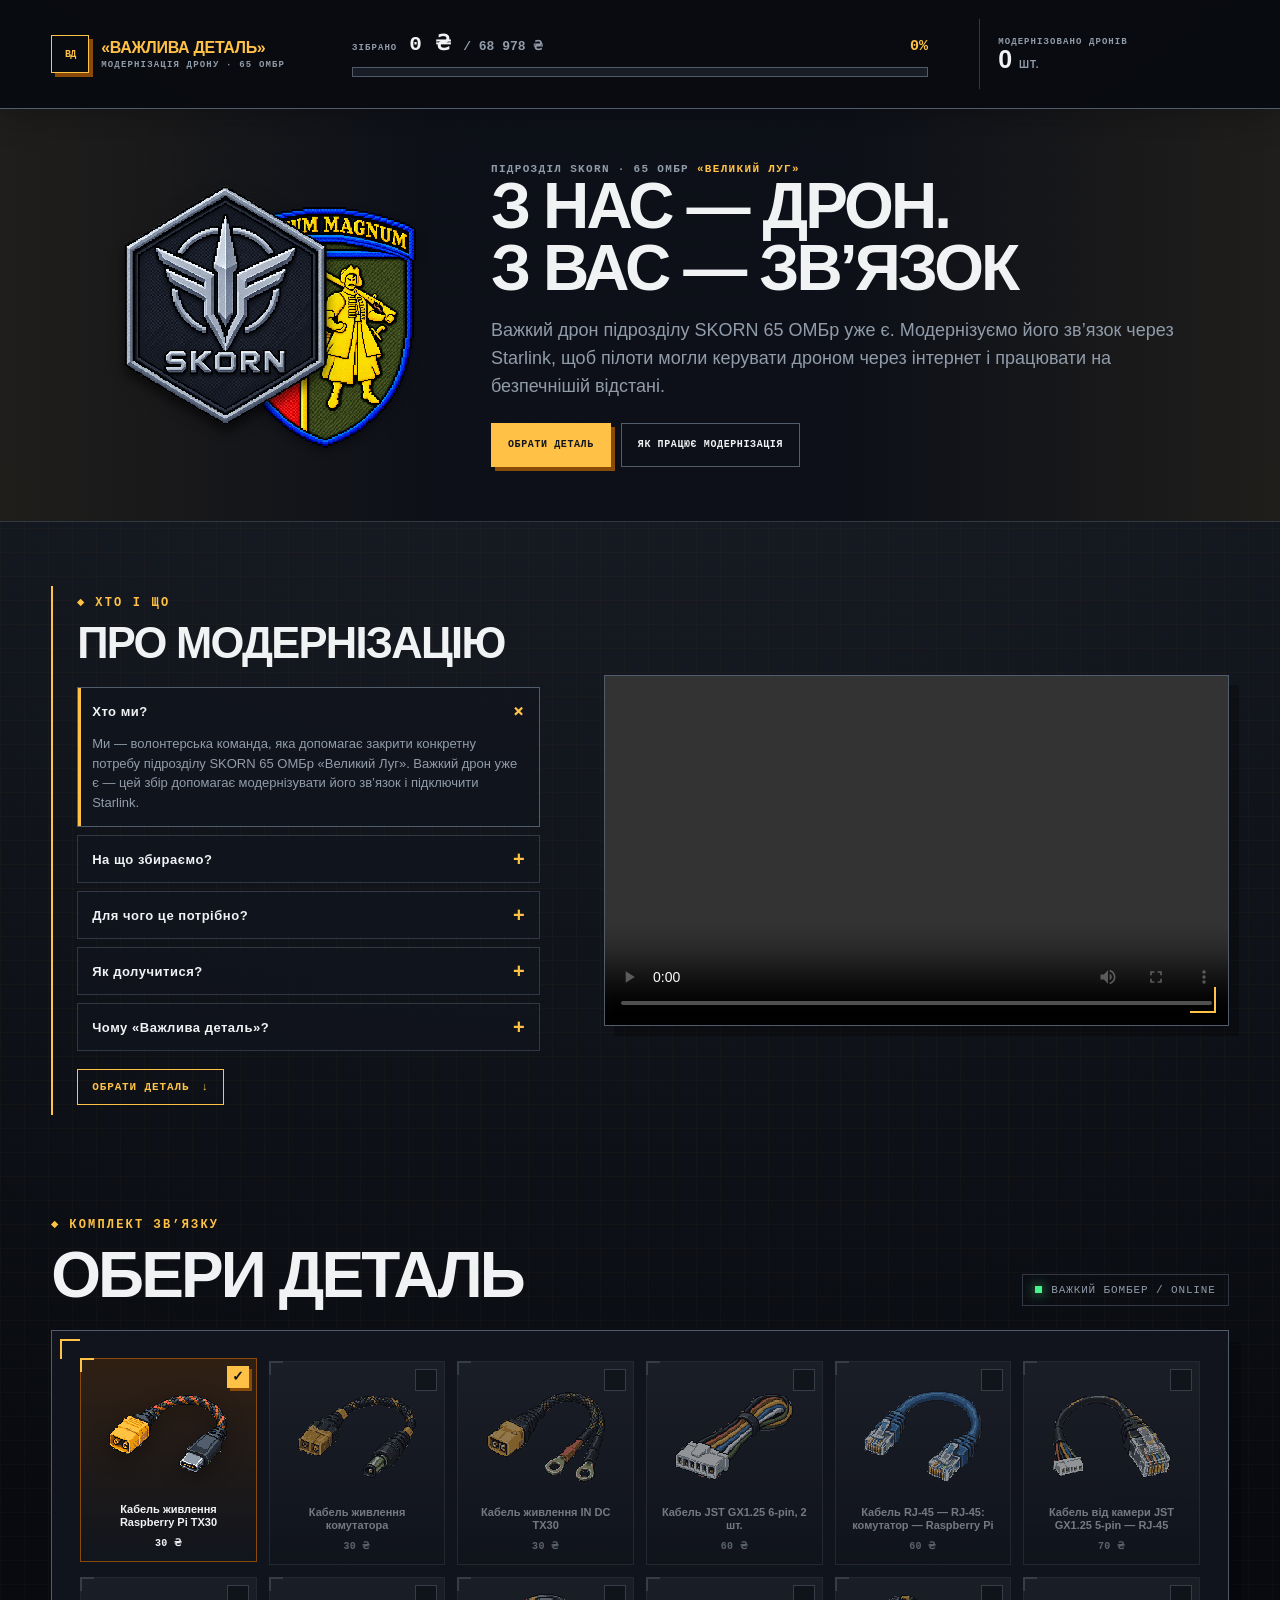
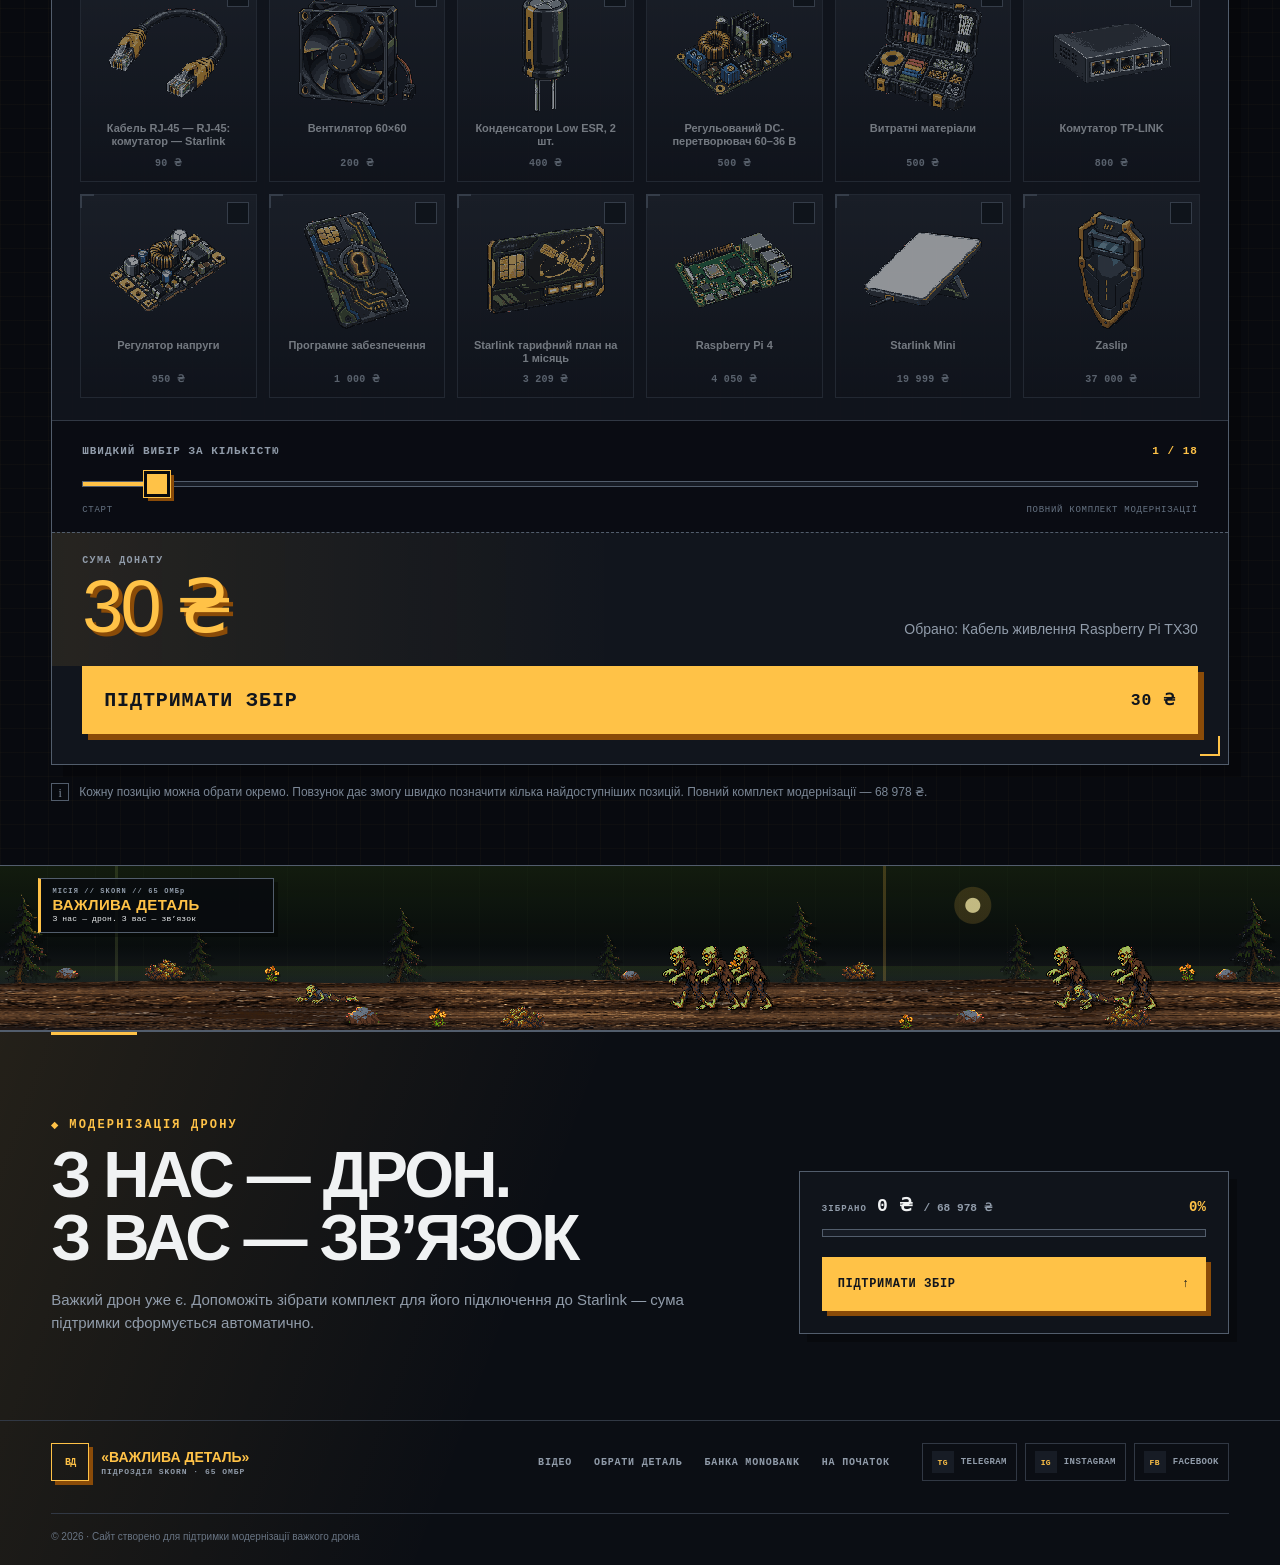
==== index.html @ fd44983d "Clarify safer-distance purpose in campaign copy" ====
<!doctype html>
<html lang="uk">
  <head>
    <!-- Google tag (gtag.js) -->
    <script async src="https://www.googletagmanager.com/gtag/js?id=G-K4XE649B7B"></script>
    <script>
      window.dataLayer = window.dataLayer || [];
      function gtag(){dataLayer.push(arguments);}
      gtag('js', new Date());

      gtag('config', 'G-K4XE649B7B');
    </script>
    <meta charset="UTF-8" />
    <meta name="viewport" content="width=device-width, initial-scale=1" />
    <link rel="icon" href="assets/brigade_logo-site-style.png" type="image/png" />
    <meta
      name="description"
      content="Важкий дрон підрозділу SKORN 65 ОМБр уже є. Збираємо 68 978 ₴ на комплект модернізації: Starlink Mini, бортовий комп’ютер, живлення, мережеве обладнання, кабелі та деталь «Zaslip»."
    />
    <meta name="robots" content="index,follow,max-image-preview:large,max-snippet:-1,max-video-preview:-1" />
    <meta name="theme-color" content="#080a0f" />
    <meta property="og:type" content="website" />
    <meta property="og:locale" content="uk_UA" />
    <meta property="og:title" content="Модернізація важкого дрона Starlink для 65 ОМБр | «Важлива деталь»" />
    <meta property="og:description" content="Підрозділ SKORN 65 ОМБр уже має важкий дрон. Допоможіть модернізувати його зв’язок та підключити Starlink." />
    <meta name="twitter:card" content="summary" />
    <meta name="twitter:title" content="Модернізація важкого дрона Starlink для 65 ОМБр" />
    <meta name="twitter:description" content="Важкий дрон підрозділу SKORN 65 ОМБр уже є. Допоможіть зібрати комплект зв’язку для підключення Starlink." />
    <title>Модернізація важкого дрона Starlink для 65 ОМБр | «Важлива деталь»</title>
    <script type="application/ld+json">
      {
        "@context": "https://schema.org",
        "@type": "FAQPage",
        "name": "Модернізація важкого дрона для 65 ОМБр",
        "description": "Важкий дрон підрозділу SKORN 65 ОМБр уже є. Збір створено для модернізації його зв’язку та інтеграції Starlink.",
        "inLanguage": "uk",
        "mainEntity": [
          {
            "@type": "Question",
            "name": "Хто ми?",
            "acceptedAnswer": {
              "@type": "Answer",
              "text": "Ми — волонтерська команда, яка допомагає закрити конкретну потребу підрозділу SKORN 65 ОМБр «Великий Луг». Важкий дрон уже є — цей збір допомагає модернізувати його зв’язок і підключити Starlink."
            }
          },
          {
            "@type": "Question",
            "name": "На що збираємо?",
            "acceptedAnswer": {
              "@type": "Answer",
              "text": "На комплект модернізації: Raspberry Pi 4, програмне забезпечення, мережеве й силове обладнання, кабелі, Starlink Mini, тарифний план Starlink на один місяць і деталь «Zaslip». Загальна вартість — 68 978 ₴."
            }
          },
          {
            "@type": "Question",
            "name": "Для чого це потрібно?",
            "acceptedAnswer": {
              "@type": "Answer",
              "text": "Щоб пілоти підрозділу SKORN могли керувати важким дроном через інтернет-зв’язок і працювати на безпечнішій відстані. Для цього потрібні Starlink, бортовий комп’ютер, мережеве обладнання, стабільне живлення та кабелі."
            }
          },
          {
            "@type": "Question",
            "name": "Як долучитися?",
            "acceptedAnswer": {
              "@type": "Answer",
              "text": "Оберіть нижче одну чи кілька деталей модернізації — кожну позицію можна підтримати окремо. Сума сформується автоматично, а після вибору натисніть «Підтримати збір»."
            }
          },
          {
            "@type": "Question",
            "name": "Чому «Важлива деталь»?",
            "acceptedAnswer": {
              "@type": "Answer",
              "text": "Бо модернізація складається з конкретних речей: бортового комп’ютера, живлення, мережевого обладнання, кабелів і Starlink. Окремо це деталі, а разом — комплект для підключення дрона до Starlink."
            }
          }
        ]
      }
    </script>
    <link rel="stylesheet" href="styles.css?v=20261102-1" />
  </head>
  <body>
    <header class="campaign-header">
      <div class="campaign-header-inner">
        <a class="campaign-brand" href="#campaign" aria-label="Модернізація важкого дрона для 65 ОМБр — до початку сторінки">
          <span class="brand-mark" aria-hidden="true">ВД</span>
          <span>
            <strong>«Важлива деталь»</strong>
            <small>Модернізація дрону · 65 ОМБр</small>
          </span>
        </a>

        <div class="fund-progress">
          <div class="fund-progress-copy">
            <span>Зібрано</span>
            <strong>0 ₴ <small>/ 68 978 ₴</small></strong>
            <output aria-label="Прогрес збору">0%</output>
          </div>
          <div
            class="fund-progress-track"
            role="progressbar"
            aria-label="Зібрано коштів"
            aria-valuemin="0"
            aria-valuemax="68978"
            aria-valuenow="0"
          >
            <span style="--fund-progress: 0%"></span>
          </div>
        </div>

        <div class="drone-count">
          <span>Модернізовано дронів</span>
          <strong>0 <small>шт.</small></strong>
        </div>
      </div>
    </header>

    <section class="brigade-banner campaign-hero" id="campaign" aria-labelledby="campaign-title">
      <div class="brigade-banner-inner">
        <div class="campaign-emblems" role="group" aria-label="Емблеми 65 ОМБр та підрозділу SKORN">
          <img
            class="campaign-emblem campaign-emblem-brigade"
            src="assets/brigade_logo-site-style.png"
            alt="Емблема 65 окремої механізованої бригади «Великий Луг»"
            width="200"
            height="200"
            decoding="async"
          />
          <img
            class="campaign-emblem campaign-emblem-unit"
            src="assets/skorn-pixel.png"
            alt="Емблема підрозділу SKORN 65 ОМБр"
            width="200"
            height="200"
            decoding="async"
            fetchpriority="high"
          />
        </div>
        <div class="campaign-hero-copy">
          <p class="campaign-hero-kicker">Підрозділ SKORN · 65 ОМБр <strong>«Великий Луг»</strong></p>
          <h1 id="campaign-title">З нас — дрон.<br />З вас — зв’язок</h1>
          <p class="campaign-hero-intro">
            Важкий дрон підрозділу SKORN 65 ОМБр уже є. Модернізуємо його зв’язок через Starlink, щоб пілоти могли керувати дроном через інтернет і працювати на безпечнішій відстані.
          </p>
          <div class="campaign-hero-actions">
            <a class="campaign-hero-primary" href="#selector">Обрати деталь</a>
            <a class="campaign-hero-secondary" href="#video">Як працює модернізація</a>
          </div>
        </div>
      </div>
    </section>

    <main class="page-shell" id="content">
      <section class="video-section" id="video" aria-labelledby="video-title">
        <aside class="video-qa" aria-labelledby="video-title">
          <p class="eyebrow"><span aria-hidden="true">◆</span> Хто і що</p>
          <h2 id="video-title">Про модернізацію</h2>
          <div class="qa-list">
            <details class="qa-item" open>
              <summary><span>Хто ми?</span><span class="qa-toggle" aria-hidden="true">+</span></summary>
              <p>Ми — волонтерська команда, яка допомагає закрити конкретну потребу підрозділу SKORN 65 ОМБр «Великий Луг». Важкий дрон уже є — цей збір допомагає модернізувати його зв’язок і підключити Starlink.</p>
            </details>
            <details class="qa-item">
              <summary><span>На що збираємо?</span><span class="qa-toggle" aria-hidden="true">+</span></summary>
              <p>На комплект модернізації: Raspberry Pi 4, програмне забезпечення, мережеве й силове обладнання, кабелі, Starlink Mini, тарифний план Starlink на один місяць і деталь «Zaslip». Загальна вартість — 68 978 ₴.</p>
            </details>
            <details class="qa-item">
              <summary><span>Для чого це потрібно?</span><span class="qa-toggle" aria-hidden="true">+</span></summary>
              <p>Щоб пілоти підрозділу SKORN могли керувати важким дроном через інтернет-зв’язок і працювати на безпечнішій відстані. Для цього потрібні Starlink, бортовий комп’ютер, мережеве обладнання, стабільне живлення та кабелі.</p>
            </details>
            <details class="qa-item">
              <summary><span>Як долучитися?</span><span class="qa-toggle" aria-hidden="true">+</span></summary>
              <p>Оберіть нижче одну чи кілька деталей модернізації — кожну позицію можна підтримати окремо. Сума сформується автоматично, а після вибору натисніть «Підтримати збір».</p>
            </details>
            <details class="qa-item">
              <summary><span>Чому «Важлива деталь»?</span><span class="qa-toggle" aria-hidden="true">+</span></summary>
              <p>Бо модернізація складається з конкретних речей: бортового комп’ютера, живлення, мережевого обладнання, кабелів і Starlink. Окремо це деталі, а разом — комплект для підключення дрона до Starlink.</p>
            </details>
          </div>
          <a class="video-cta" href="#selector">Обрати деталь <span aria-hidden="true">↓</span></a>
        </aside>

        <div class="video-widget">
          <video
            class="local-video"
            controls
            preload="metadata"
            playsinline
            aria-label="Відео про щоденну роботу екіпажу важкого дрона"
          >
            <source
              src="assets/video.mp4"
              type="video/mp4"
            />
            Ваш браузер не підтримує відтворення локального відео.
          </video>
        </div>
      </section>

      <section class="parts-selector" id="selector" aria-labelledby="selector-title">
        <header class="section-heading">
          <p class="eyebrow"><span aria-hidden="true">◆</span> Комплект зв’язку</p>
          <div class="heading-row">
            <div>
              <h2 id="selector-title">Обери деталь</h2>
            </div>
            <div class="status-chip" aria-hidden="true">
              <span class="status-light"></span>
              ВАЖКИЙ БОМБЕР / ONLINE
            </div>
          </div>
        </header>

        <div class="selector-console">
          <div
            class="parts-viewport"
            id="partsViewport"
            tabindex="0"
            aria-label="Таблиця деталей модернізації, відсортованих від найдешевших до найдорожчих, по шість у рядку"
          >
            <ol class="parts-track" id="partsTrack"></ol>
          </div>

          <div class="range-panel">
            <div class="range-caption">
              <span class="range-label">Швидкий вибір за кількістю</span>
              <output id="countOutput" for="partsRange">1 / 18</output>
            </div>

            <input
              class="parts-range"
              id="partsRange"
              type="range"
              min="0"
              max="18"
              step="1"
              value="1"
              aria-label="Швидко обрати кількість найдоступніших позицій"
              aria-describedby="selectionStatus"
            />

            <div class="range-ends" aria-hidden="true">
              <span>Старт</span>
              <span>Повний комплект модернізації</span>
            </div>
          </div>

          <div class="donation-readout">
            <div>
              <span class="donation-label">Сума донату</span>
              <output id="donationOutput" for="partsRange">30 ₴</output>
            </div>
            <p id="selectionStatus" class="selection-status" aria-live="polite">
              До суми включено: кабель живлення Raspberry Pi TX30
            </p>
          </div>

          <div class="support-action">
            <a class="support-button" id="supportButton" href="donation.html?amount=30&amp;parts=1">
              <span>Підтримати збір</span>
              <span class="support-button-amount" id="supportButtonAmount">30 ₴</span>
            </a>
          </div>
        </div>

        <footer class="block-note">
          <span aria-hidden="true">i</span>
          <p>
            Кожну позицію можна обрати окремо. Повзунок дає змогу швидко позначити
            кілька найдоступніших позицій. Повний комплект модернізації — 68 978 ₴.
          </p>
        </footer>
      </section>
    </main>

    <section
      class="pixel-battle"
      role="img"
      aria-label="Піксельна місія Важлива деталь: важкий дрон атакує зомбі гарбузами, після вибухів на їхньому місці з’являються надгробки"
    >
      <div class="battle-mission" aria-hidden="true">
        <span>МІСІЯ // SKORN // 65 ОМБр</span>
        <strong>ВАЖЛИВА ДЕТАЛЬ</strong>
        <small>З нас — дрон. З вас — зв’язок</small>
      </div>

      <div class="pixel-battle-scene" aria-hidden="true">
        <div class="battle-forest">
          <img class="forest-tree forest-tree-one" src="assets/sprites/halloween-pine-tree.png" alt="" width="64" height="96" />
          <img class="forest-tree forest-tree-two" src="assets/sprites/halloween-pine-tree.png" alt="" width="64" height="96" />
          <img class="forest-tree forest-tree-three" src="assets/sprites/halloween-pine-tree.png" alt="" width="64" height="96" />
          <img class="forest-tree forest-tree-four" src="assets/sprites/halloween-pine-tree.png" alt="" width="64" height="96" />
          <img class="forest-tree forest-tree-five" src="assets/sprites/halloween-pine-tree.png" alt="" width="64" height="96" />
          <img class="forest-tree forest-tree-six" src="assets/sprites/halloween-pine-tree.png" alt="" width="64" height="96" />
          <img class="forest-tree forest-tree-seven" src="assets/sprites/halloween-pine-tree.png" alt="" width="64" height="96" />
        </div>

        <div class="battle-road"></div>
        <div class="battle-roadside">
          <img class="road-prop road-rock road-rock-one" src="assets/sprites/road-rock.png" alt="" width="32" height="24" />
          <img class="road-prop road-rock road-rock-two" src="assets/sprites/road-rock.png" alt="" width="32" height="24" />
          <img class="road-prop road-rock road-rock-three" src="assets/sprites/road-rock.png" alt="" width="32" height="24" />
          <img class="road-prop road-rock road-rock-four" src="assets/sprites/road-rock.png" alt="" width="32" height="24" />
          <img class="road-prop road-rock road-rock-five" src="assets/sprites/road-rock.png" alt="" width="32" height="24" />

          <img class="road-prop road-bush road-bush-one" src="assets/sprites/road-bush.png" alt="" width="48" height="32" />
          <img class="road-prop road-bush road-bush-two" src="assets/sprites/road-bush.png" alt="" width="48" height="32" />
          <img class="road-prop road-bush road-bush-three" src="assets/sprites/road-bush.png" alt="" width="48" height="32" />
          <img class="road-prop road-bush road-bush-four" src="assets/sprites/road-bush.png" alt="" width="48" height="32" />

          <img class="road-prop road-flowers road-flowers-one" src="assets/sprites/road-flowers.png" alt="" width="32" height="24" />
          <img class="road-prop road-flowers road-flowers-two" src="assets/sprites/road-flowers.png" alt="" width="32" height="24" />
          <img class="road-prop road-flowers road-flowers-three" src="assets/sprites/road-flowers.png" alt="" width="32" height="24" />
          <img class="road-prop road-flowers road-flowers-four" src="assets/sprites/road-flowers.png" alt="" width="32" height="24" />
          <img class="road-prop road-flowers road-flowers-five" src="assets/sprites/road-flowers.png" alt="" width="32" height="24" />
        </div>

        <div class="battle-drone">
          <img src="assets/sprites/halloween-drone.png" alt="" width="128" height="64" />
        </div>

        <div class="battle-target battle-target-one battle-target-single">
          <img class="battle-enemy battle-crawler enemy-center" src="assets/sprites/halloween-zombie-crawler.png" alt="" width="64" height="32" />
          <img class="battle-zombie-fragment battle-crawler-fragment battle-zombie-fragment-left" src="assets/sprites/halloween-zombie-crawler.png" alt="" width="64" height="32" />
          <img class="battle-zombie-fragment battle-crawler-fragment battle-zombie-fragment-right" src="assets/sprites/halloween-zombie-crawler.png" alt="" width="64" height="32" />
          <img class="battle-pumpkin" src="assets/sprites/halloween-pumpkin-bomb.png" alt="" width="32" height="32" />
          <img class="battle-burst" src="assets/sprites/halloween-pumpkin-burst.png" alt="" width="64" height="64" />
          <img class="battle-gravestone grave-center" src="assets/sprites/halloween-gravestone.png" alt="" width="40" height="48" />
        </div>

        <div class="battle-target battle-target-two battle-target-group">
          <img class="battle-enemy battle-zombie enemy-left" src="assets/sprites/halloween-zombie.png" alt="" width="48" height="64" />
          <img class="battle-enemy battle-zombie enemy-center" src="assets/sprites/halloween-zombie.png" alt="" width="48" height="64" />
          <img class="battle-enemy battle-zombie enemy-right" src="assets/sprites/halloween-zombie.png" alt="" width="48" height="64" />
          <img class="battle-zombie-fragment battle-zombie-fragment-left" src="assets/sprites/halloween-zombie.png" alt="" width="48" height="64" />
          <img class="battle-zombie-fragment battle-zombie-fragment-right" src="assets/sprites/halloween-zombie.png" alt="" width="48" height="64" />
          <img class="battle-pumpkin" src="assets/sprites/halloween-pumpkin-bomb.png" alt="" width="32" height="32" />
          <img class="battle-burst" src="assets/sprites/halloween-pumpkin-burst.png" alt="" width="64" height="64" />
          <img class="battle-gravestone grave-left" src="assets/sprites/halloween-gravestone.png" alt="" width="40" height="48" />
          <img class="battle-gravestone grave-center" src="assets/sprites/halloween-gravestone.png" alt="" width="40" height="48" />
          <img class="battle-gravestone grave-right" src="assets/sprites/halloween-gravestone.png" alt="" width="40" height="48" />
        </div>

        <div class="battle-target battle-target-three battle-target-group">
          <img class="battle-enemy battle-zombie enemy-left" src="assets/sprites/halloween-zombie.png" alt="" width="48" height="64" />
          <img class="battle-enemy battle-crawler enemy-center" src="assets/sprites/halloween-zombie-crawler.png" alt="" width="64" height="32" />
          <img class="battle-enemy battle-zombie enemy-right" src="assets/sprites/halloween-zombie.png" alt="" width="48" height="64" />
          <img class="battle-zombie-fragment battle-crawler-fragment battle-zombie-fragment-left" src="assets/sprites/halloween-zombie-crawler.png" alt="" width="64" height="32" />
          <img class="battle-zombie-fragment battle-crawler-fragment battle-zombie-fragment-right" src="assets/sprites/halloween-zombie-crawler.png" alt="" width="64" height="32" />
          <img class="battle-pumpkin" src="assets/sprites/halloween-pumpkin-bomb.png" alt="" width="32" height="32" />
          <img class="battle-burst" src="assets/sprites/halloween-pumpkin-burst.png" alt="" width="64" height="64" />
          <img class="battle-gravestone grave-left" src="assets/sprites/halloween-gravestone.png" alt="" width="40" height="48" />
          <img class="battle-gravestone grave-center" src="assets/sprites/halloween-gravestone.png" alt="" width="40" height="48" />
          <img class="battle-gravestone grave-right" src="assets/sprites/halloween-gravestone.png" alt="" width="40" height="48" />
        </div>
      </div>
    </section>

    <footer class="site-footer">
      <div class="footer-cta">
        <div class="footer-message">
          <p class="eyebrow"><span aria-hidden="true">◆</span> Модернізація дрону</p>
          <h2>З нас — дрон.<br />З вас — зв’язок</h2>
          <p>Важкий дрон уже є. Допоможіть зібрати комплект для його підключення до Starlink — сума підтримки сформується автоматично.</p>
        </div>

        <div class="footer-action-panel">
          <div class="footer-progress-copy">
            <span>Зібрано</span>
            <strong>0 ₴ <small>/ 68 978 ₴</small></strong>
            <output aria-label="Прогрес збору">0%</output>
          </div>
          <div
            class="footer-progress-track"
            role="progressbar"
            aria-label="Зібрано коштів"
            aria-valuemin="0"
            aria-valuemax="68978"
            aria-valuenow="0"
          ><span></span></div>
          <a class="footer-support-button" href="#selector">
            Підтримати збір <span aria-hidden="true">↑</span>
          </a>
        </div>
      </div>

      <div class="footer-meta">
        <div class="footer-brand">
          <span class="brand-mark" aria-hidden="true">ВД</span>
          <span><strong>«Важлива деталь»</strong><small>Підрозділ SKORN · 65 ОМБр</small></span>
        </div>
        <nav class="footer-nav" aria-label="Навігація в підвалі">
          <a href="#video">Відео</a>
          <a href="#selector">Обрати деталь</a>
          <a href="https://send.monobank.ua/jar/4BtyfStgP8" target="_blank" rel="noopener noreferrer">Банка monobank</a>
          <a href="#content">На початок</a>
        </nav>
        <div class="footer-social" aria-label="Соціальні мережі 65 ОМБр">
          <a
            href="https://t.me/ombr65"
            target="_blank"
            rel="noopener noreferrer"
            aria-label="65 ОМБр у Telegram"
          ><span aria-hidden="true">TG</span>Telegram</a>
          <a
            href="https://www.instagram.com/65ombr_recruit/"
            target="_blank"
            rel="noopener noreferrer"
            aria-label="Рекрутинговий центр 65 ОМБр в Instagram"
          ><span aria-hidden="true">IG</span>Instagram</a>
          <a
            href="https://www.facebook.com/profile.php?id=61573028283625"
            target="_blank"
            rel="noopener noreferrer"
            aria-label="Рекрутинговий центр 65 ОМБр у Facebook"
          ><span aria-hidden="true">FB</span>Facebook</a>
        </div>

        <p class="footer-note">© 2026 · Сайт створено для підтримки модернізації важкого дрона</p>
      </div>
    </footer>

    <script src="campaign-progress.js"></script>
    <script src="app.js?v=20261102-3"></script>
  </body>
</html>
---- styles.css ----
:root {
  color-scheme: dark;
  --bg: #080a0f;
  --panel: #11151d;
  --panel-soft: #171c25;
  --line: #313844;
  --line-bright: #525d6c;
  --text: #f0f2f3;
  --muted: #919caa;
  --accent: #ffc247;
  --accent-strong: #e5960d;
  --accent-deep: #8a4b08;
  --danger: #ff6b51;
  --success: #ffc247;
  font-family: "Cascadia Mono", "Segoe UI Mono", Consolas, monospace;
}

* {
  box-sizing: border-box;
}

html {
  min-width: 320px;
  background: var(--bg);
}

body {
  overflow-x: clip;
  min-height: 100vh;
  margin: 0;
  color: var(--text);
  background:
    linear-gradient(rgba(255, 194, 71, 0.025) 1px, transparent 1px),
    linear-gradient(90deg, rgba(255, 194, 71, 0.025) 1px, transparent 1px),
    radial-gradient(circle at 50% -20%, #252b36 0, var(--bg) 58%);
  background-size: 24px 24px, 24px 24px, auto;
}

body::before {
  position: fixed;
  inset: 0;
  z-index: -1;
  content: "";
  background: repeating-linear-gradient(
    to bottom,
    transparent 0,
    transparent 3px,
    rgba(0, 0, 0, 0.08) 4px
  );
  pointer-events: none;
}

button,
input {
  font: inherit;
}

.campaign-header {
  position: relative;
  z-index: 5;
  border-bottom: 1px solid var(--line-bright);
  background: rgba(8, 10, 15, 0.94);
  box-shadow: 0 8px 30px rgba(0, 0, 0, 0.24);
}

.campaign-header-inner {
  display: grid;
  width: min(100%, 1628px);
  min-height: 108px;
  margin: 0 auto;
  padding: 18px clamp(16px, 4vw, 64px);
  grid-template-columns: minmax(190px, 0.65fr) minmax(340px, 1.5fr) minmax(190px, 0.65fr);
  gap: clamp(22px, 4vw, 64px);
  align-items: center;
}

.brigade-banner {
  border-bottom: 1px solid var(--line);
  background:
    linear-gradient(90deg, rgba(255, 194, 71, 0.08), transparent 34%, transparent 66%, rgba(255, 194, 71, 0.08)),
    rgba(13, 16, 23, 0.92);
}

.brigade-banner-inner {
  display: grid;
  width: min(100%, 1180px);
  min-height: 248px;
  gap: clamp(22px, 4vw, 42px);
  align-items: center;
  margin: 0 auto;
  padding: clamp(30px, 5vw, 54px) clamp(16px, 4vw, 64px);
  grid-template-columns: 347.8px minmax(0, 1fr);
}

.campaign-emblems {
  --emblem-size: 248.4px;
  position: relative;
  width: 347.8px;
  height: 272.7px;
  justify-self: start;
}

.campaign-emblem {
  position: absolute;
  width: var(--emblem-size);
  height: var(--emblem-size);
  filter: drop-shadow(0 4px 4px rgba(0, 0, 0, 0.34));
  image-rendering: pixelated;
  object-fit: contain;
}

.campaign-emblem-brigade {
  right: 0;
  bottom: 0;
  z-index: 1;
}

.campaign-emblem-unit {
  top: 0;
  left: 0;
  z-index: 2;
  filter: drop-shadow(0 7px 6px rgba(0, 0, 0, 0.58));
}

.campaign-hero-copy {
  min-width: 0;
  max-width: 920px;
}

.campaign-hero-kicker {
  margin: 0;
  color: var(--muted);
  font-size: 11px;
  font-weight: 900;
  letter-spacing: 0.12em;
  text-transform: uppercase;
}

.campaign-hero-kicker strong {
  color: var(--accent);
  white-space: nowrap;
}

.campaign-hero-intro {
  max-width: 790px;
  margin: 18px 0 0;
  color: var(--muted);
  font-family: "Segoe UI", sans-serif;
  font-size: clamp(15px, 1.8vw, 18px);
  line-height: 1.55;
}

.campaign-hero-actions {
  display: flex;
  flex-wrap: wrap;
  gap: 10px;
  margin-top: 22px;
}

.campaign-hero-actions a {
  display: inline-flex;
  min-height: 44px;
  padding: 11px 16px;
  border: 1px solid var(--line-bright);
  color: var(--text);
  font-size: 10px;
  font-weight: 900;
  letter-spacing: 0.06em;
  text-decoration: none;
  text-transform: uppercase;
  align-items: center;
  justify-content: center;
}

.campaign-hero-primary {
  border-color: var(--accent) !important;
  background: var(--accent);
  color: #11151d !important;
  box-shadow: 4px 4px 0 var(--accent-deep);
}

.campaign-hero-actions a:hover,
.campaign-hero-actions a:focus-visible {
  border-color: var(--accent);
  color: var(--accent);
  outline: none;
}

.campaign-hero-primary:hover,
.campaign-hero-primary:focus-visible {
  background: var(--text);
  color: #11151d !important;
}

.campaign-brand {
  display: flex;
  width: max-content;
  max-width: 100%;
  gap: 12px;
  align-items: center;
  color: var(--text);
  text-decoration: none;
}

.campaign-brand:focus-visible {
  outline: 2px solid var(--accent);
  outline-offset: 6px;
}

.brand-mark {
  display: grid;
  flex: 0 0 auto;
  width: 38px;
  height: 38px;
  border: 1px solid var(--accent);
  color: var(--accent);
  box-shadow: 4px 4px 0 var(--accent-deep);
  font-size: 10px;
  font-weight: 900;
  letter-spacing: -0.08em;
  place-items: center;
}

.campaign-brand > span:last-child {
  display: grid;
  gap: 3px;
}

.campaign-brand strong,
.campaign-brand small {
  text-transform: uppercase;
}

.campaign-brand strong {
  color: var(--accent);
  font-family: "Arial Black", Impact, sans-serif;
  font-size: 16px;
  letter-spacing: -0.02em;
}

.campaign-brand small {
  color: var(--muted);
  font-size: 9px;
  font-weight: 800;
  letter-spacing: 0.13em;
}

.fund-progress {
  display: grid;
  gap: 11px;
}

.fund-progress-copy {
  display: grid;
  grid-template-columns: auto 1fr auto;
  gap: 12px;
  align-items: baseline;
}

.fund-progress-copy > span,
.drone-count > span {
  color: var(--muted);
  font-size: 9px;
  font-weight: 800;
  letter-spacing: 0.12em;
  text-transform: uppercase;
}

.fund-progress-copy strong {
  font-size: clamp(14px, 1.8vw, 21px);
}

.fund-progress-copy strong small {
  color: var(--muted);
  font-size: 0.62em;
}

.fund-progress-copy output {
  color: var(--accent);
  font-size: 15px;
  font-weight: 900;
}

.fund-progress-track {
  position: relative;
  height: 10px;
  overflow: hidden;
  border: 1px solid var(--line-bright);
  background: var(--panel-soft);
}

.fund-progress-track span {
  display: block;
  width: var(--fund-progress);
  height: 100%;
  background: repeating-linear-gradient(
    90deg,
    var(--accent) 0,
    var(--accent) 12px,
    var(--accent-strong) 12px,
    var(--accent-strong) 15px
  );
  box-shadow: 0 0 12px rgba(255, 194, 71, 0.45);
}

.drone-count {
  display: grid;
  min-height: 70px;
  padding-left: 18px;
  border-left: 1px solid var(--line);
  grid-template-columns: 1fr;
  grid-template-rows: auto auto;
  align-items: center;
}

.drone-count > span {
  align-self: end;
}

.drone-count > strong {
  align-self: start;
  font-family: "Arial Black", Impact, sans-serif;
  font-size: 25px;
  line-height: 1;
}

.drone-count > strong small {
  color: var(--muted);
  font-family: inherit;
  font-size: 10px;
  letter-spacing: 0.08em;
  text-transform: uppercase;
}

.page-shell {
  display: grid;
  min-height: 100vh;
  gap: clamp(56px, 8vw, 104px);
  padding: clamp(24px, 5vw, 72px) clamp(16px, 4vw, 64px);
  align-content: center;
  justify-items: center;
}

.parts-selector {
  width: 100%;
  max-width: 1500px;
  min-width: 0;
}

.video-section {
  display: grid;
  width: 100%;
  max-width: 1180px;
  min-width: 0;
  gap: clamp(30px, 5vw, 68px);
  grid-template-columns: minmax(280px, 0.9fr) minmax(420px, 1.15fr);
  align-items: center;
}

.video-qa {
  padding: 10px 0 10px 24px;
  border-left: 2px solid var(--accent);
}

.video-qa h2 {
  max-width: 520px;
  margin: 0;
  font-family: "Arial Black", Impact, sans-serif;
  font-size: clamp(28px, 3.4vw, 46px);
  line-height: 1;
  letter-spacing: -0.04em;
  text-transform: uppercase;
}

.qa-list {
  display: grid;
  max-width: 520px;
  gap: 8px;
  margin: 22px 0 18px;
}

.qa-item {
  border: 1px solid var(--line);
  background: rgba(17, 21, 29, 0.76);
}

.qa-item[open] {
  border-color: var(--line-bright);
  box-shadow: inset 3px 0 0 var(--accent);
}

.qa-item summary {
  display: flex;
  min-height: 46px;
  gap: 14px;
  align-items: center;
  justify-content: space-between;
  padding: 11px 14px;
  color: var(--text);
  font-family: "Segoe UI", sans-serif;
  font-size: 13px;
  font-weight: 800;
  letter-spacing: 0.04em;
  cursor: pointer;
  list-style: none;
}

.qa-item summary::-webkit-details-marker {
  display: none;
}

.qa-item summary:focus-visible {
  outline: 2px solid var(--accent);
  outline-offset: -3px;
}

.qa-toggle {
  color: var(--accent);
  font-family: "Arial Black", Impact, sans-serif;
  font-size: 20px;
  line-height: 1;
  transition: transform 160ms ease;
}

.qa-item[open] .qa-toggle {
  transform: rotate(45deg);
}

.qa-item p {
  margin: 0;
  padding: 0 14px 14px;
  color: var(--muted);
  font-family: "Segoe UI", sans-serif;
  font-size: 13px;
  line-height: 1.5;
}

.video-cta {
  display: inline-flex;
  gap: 12px;
  align-items: center;
  padding: 11px 14px;
  border: 1px solid var(--accent);
  color: var(--accent);
  font-size: 11px;
  font-weight: 900;
  letter-spacing: 0.08em;
  text-decoration: none;
  text-transform: uppercase;
}

.video-cta:hover {
  background: var(--accent);
  color: #11151d;
}

.video-cta:focus-visible {
  outline: 2px solid var(--text);
  outline-offset: 4px;
}

.video-widget {
  position: relative;
  width: 100%;
  max-width: 680px;
  overflow: hidden;
  aspect-ratio: 16 / 9;
  border: 1px solid var(--line-bright);
  background: #080a0f;
  box-shadow: 10px 10px 0 rgba(0, 0, 0, 0.28);
  justify-self: end;
}

.video-widget::before,
.video-widget::after {
  position: absolute;
  width: 24px;
  height: 24px;
  border-color: var(--accent);
  content: "";
}

.video-widget::before {
  top: 12px;
  left: 12px;
  border-top: 2px solid var(--accent);
  border-left: 2px solid var(--accent);
}

.video-widget::after {
  right: 12px;
  bottom: 12px;
  border-right: 2px solid var(--accent);
  border-bottom: 2px solid var(--accent);
}

.local-video {
  display: block;
  width: 100%;
  height: 100%;
  border: 0;
  background: #080a0f;
  object-fit: contain;
  image-rendering: auto;
}

.section-heading {
  margin-bottom: 24px;
}

.eyebrow {
  display: flex;
  gap: 9px;
  align-items: center;
  margin: 0 0 12px;
  color: var(--accent);
  font-size: 12px;
  font-weight: 800;
  letter-spacing: 0.18em;
  text-transform: uppercase;
}

.eyebrow span {
  font-size: 9px;
}

.heading-row {
  display: flex;
  gap: 24px;
  align-items: end;
  justify-content: space-between;
}

.campaign-hero h1,
.section-heading h2 {
  margin: 0;
  font-family: "Arial Black", Impact, sans-serif;
  font-size: clamp(32px, 5vw, 66px);
  line-height: 0.97;
  letter-spacing: -0.045em;
  text-transform: uppercase;
}

.intro {
  max-width: 720px;
  margin: 16px 0 0;
  color: var(--muted);
  font-family: "Segoe UI", sans-serif;
  font-size: clamp(15px, 2vw, 18px);
  line-height: 1.5;
}

.status-chip {
  display: flex;
  flex: 0 0 auto;
  gap: 9px;
  align-items: center;
  padding: 9px 12px;
  border: 1px solid var(--line);
  color: var(--muted);
  font-size: 11px;
  letter-spacing: 0.08em;
}

.status-light {
  width: 7px;
  height: 7px;
  background: #45f58a;
  box-shadow: 0 0 12px rgba(69, 245, 138, 0.86);
  animation: status-blink 1.1s steps(1, end) infinite;
}

@keyframes status-blink {
  0%,
  48% {
    opacity: 1;
    transform: scale(1);
  }

  50%,
  100% {
    opacity: 0.24;
    transform: scale(0.82);
  }
}

.selector-console {
  position: relative;
  min-width: 0;
  overflow: hidden;
  border: 1px solid var(--line-bright);
  background: rgba(17, 21, 29, 0.94);
  box-shadow: 12px 12px 0 rgba(0, 0, 0, 0.26);
}

.selector-console::before,
.selector-console::after {
  position: absolute;
  z-index: 2;
  width: 18px;
  height: 18px;
  border-color: var(--accent);
  pointer-events: none;
  content: "";
}

.selector-console::before {
  top: 8px;
  left: 8px;
  border-top: 2px solid var(--accent);
  border-left: 2px solid var(--accent);
}

.selector-console::after {
  right: 8px;
  bottom: 8px;
  border-right: 2px solid var(--accent);
  border-bottom: 2px solid var(--accent);
}

.parts-viewport {
  width: 100%;
  min-width: 0;
  overflow-x: auto;
  padding: 30px 28px 22px;
  scrollbar-color: var(--line-bright) transparent;
  scrollbar-width: thin;
  scroll-behavior: smooth;
  scroll-padding-inline: 28px;
}

.parts-viewport:focus-visible {
  outline: 2px solid var(--accent);
  outline-offset: -5px;
}

.parts-viewport::-webkit-scrollbar {
  height: 7px;
}

.parts-viewport::-webkit-scrollbar-thumb {
  background: var(--line-bright);
}

.parts-track {
  display: grid;
  width: 100%;
  min-width: 1080px;
  gap: 12px;
  padding: 0;
  margin: 0;
  list-style: none;
  grid-template-columns: repeat(6, minmax(0, 1fr));
}

.part-card {
  position: relative;
  display: grid;
  width: auto;
  min-height: 198px;
  padding: 16px 12px 12px;
  border: 1px solid var(--line);
  background: linear-gradient(180deg, rgba(37, 43, 54, 0.82), rgba(17, 21, 29, 0.82));
  opacity: 0.58;
  text-align: center;
  transition: border-color 120ms ease, opacity 120ms ease, transform 120ms ease, background 120ms ease;
  grid-template-rows: 118px 1fr auto;
  justify-items: center;
}

.part-card::before {
  position: absolute;
  top: -1px;
  left: -1px;
  width: 12px;
  height: 12px;
  border-top: 2px solid var(--line-bright);
  border-left: 2px solid var(--line-bright);
  content: "";
}

.part-card.is-selected {
  border-color: var(--accent-deep);
  background: linear-gradient(180deg, rgba(90, 48, 8, 0.42), rgba(17, 21, 29, 0.92));
  opacity: 1;
  transform: translateY(-3px);
}

.part-card.is-selected::before {
  border-color: var(--accent);
}

.part-image {
  display: block;
  width: 118px;
  height: 118px;
  object-fit: contain;
  image-rendering: pixelated;
  filter: saturate(0.7);
}

.part-card.is-selected .part-image {
  filter: saturate(1.05) drop-shadow(0 6px 10px rgba(0, 0, 0, 0.34));
}

.part-name {
  align-self: start;
  margin: 10px 0 8px;
  color: #bec5cc;
  font-family: "Segoe UI", sans-serif;
  font-size: 11px;
  font-weight: 700;
  line-height: 1.2;
}

.part-price {
  color: var(--muted);
  font-size: 10px;
  font-weight: 800;
  letter-spacing: 0.03em;
}

.part-card.is-selected .part-name,
.part-card.is-selected .part-price {
  color: var(--text);
}

.check-mark {
  position: absolute;
  top: 7px;
  right: 7px;
  display: grid;
  width: 22px;
  height: 22px;
  padding: 0;
  border: 1px solid var(--line-bright);
  border-radius: 0;
  background: var(--panel);
  color: transparent;
  cursor: pointer;
  font-family: inherit;
  font-size: 14px;
  font-weight: 900;
  place-items: center;
}

.check-mark:hover {
  border-color: var(--accent);
  background: #252b36;
}

.check-mark:focus-visible {
  outline: 2px solid var(--accent);
  outline-offset: 3px;
}

.part-card.is-selected .check-mark {
  border-color: var(--accent);
  background: var(--accent);
  color: #11151d;
  box-shadow: 3px 3px 0 var(--accent-deep);
}

.completion-card[hidden] {
  display: none;
}

.completion-card {
  position: relative;
  display: grid;
  min-height: 250px;
  padding: 22px 30px;
  overflow: hidden;
  border: 2px solid var(--accent);
  background:
    linear-gradient(110deg, rgba(255, 194, 71, 0.16), transparent 52%),
    #171c25;
  box-shadow: inset 0 0 0 5px #11151d, 7px 7px 0 var(--accent-deep);
  animation: completion-reveal 260ms steps(4, end);
  grid-column: 1 / -1;
  grid-template-columns: 230px minmax(0, 1fr) auto;
  gap: 30px;
  align-items: center;
}

.completion-image {
  display: block;
  width: 220px;
  height: 220px;
  object-fit: contain;
  image-rendering: pixelated;
  filter: drop-shadow(8px 10px 0 rgba(0, 0, 0, 0.28));
}

.completion-copy {
  text-align: left;
}

.completion-kicker {
  display: block;
  margin-bottom: 9px;
  color: var(--accent);
  font-size: 10px;
  font-weight: 900;
  letter-spacing: 0.15em;
  text-transform: uppercase;
}

.completion-copy strong {
  display: block;
  font-family: "Arial Black", Impact, sans-serif;
  font-size: clamp(27px, 4vw, 52px);
  line-height: 0.98;
  letter-spacing: -0.035em;
  text-transform: uppercase;
}

.completion-copy p {
  max-width: 660px;
  margin: 14px 0 0;
  color: var(--muted);
  font-family: "Segoe UI", sans-serif;
  font-size: 14px;
  line-height: 1.5;
}

.completion-check {
  display: grid;
  width: 58px;
  height: 58px;
  border: 2px solid var(--accent);
  background: var(--accent);
  color: #11151d;
  box-shadow: 6px 6px 0 var(--accent-deep);
  font-size: 34px;
  font-weight: 900;
  place-items: center;
}

@keyframes completion-reveal {
  from {
    opacity: 0;
    transform: translateY(12px);
  }

  to {
    opacity: 1;
    transform: translateY(0);
  }
}

.range-panel {
  padding: 24px 30px 17px;
  border-top: 1px solid var(--line);
  background: rgba(8, 10, 15, 0.68);
}

.range-caption,
.range-ends {
  display: flex;
  align-items: center;
  justify-content: space-between;
}

.range-caption {
  margin-bottom: 13px;
}

.range-label,
.range-caption output {
  color: var(--muted);
  font-size: 11px;
  font-weight: 800;
  letter-spacing: 0.09em;
  text-transform: uppercase;
}

.range-caption output {
  color: var(--accent);
}

.parts-range {
  width: 100%;
  height: 28px;
  margin: 0;
  appearance: none;
  background: transparent;
  cursor: ew-resize;
  --progress: 0%;
}

.parts-range:focus-visible {
  outline: 2px solid var(--accent);
  outline-offset: 4px;
}

.parts-range::-webkit-slider-runnable-track {
  height: 6px;
  border: 1px solid var(--line-bright);
  background: linear-gradient(
    to right,
    var(--accent) 0,
    var(--accent) var(--progress),
    var(--panel-soft) var(--progress),
    var(--panel-soft) 100%
  );
}

.parts-range::-moz-range-track {
  height: 6px;
  border: 1px solid var(--line-bright);
  background: var(--panel-soft);
}

.parts-range::-moz-range-progress {
  height: 6px;
  background: var(--accent);
}

.parts-range::-webkit-slider-thumb {
  width: 26px;
  height: 26px;
  margin-top: -11px;
  border: 3px solid var(--bg);
  border-radius: 0;
  appearance: none;
  background: var(--accent);
  box-shadow: 0 0 0 1px var(--accent), 4px 4px 0 var(--accent-deep);
}

.parts-range::-moz-range-thumb {
  width: 21px;
  height: 21px;
  border: 3px solid var(--bg);
  border-radius: 0;
  background: var(--accent);
  box-shadow: 0 0 0 1px var(--accent), 4px 4px 0 var(--accent-deep);
}

.range-ends {
  margin-top: 2px;
  color: #667383;
  font-size: 9px;
  letter-spacing: 0.08em;
  text-transform: uppercase;
}

.donation-readout {
  display: flex;
  gap: 24px;
  align-items: end;
  justify-content: space-between;
  min-height: 128px;
  padding: 22px 30px 27px;
  border-top: 1px dashed var(--line-bright);
  background:
    linear-gradient(90deg, rgba(255, 194, 71, 0.09), transparent 48%),
    var(--panel);
}

.donation-label {
  display: block;
  margin-bottom: 8px;
  color: var(--muted);
  font-size: 10px;
  font-weight: 800;
  letter-spacing: 0.14em;
  text-transform: uppercase;
}

#donationOutput {
  display: block;
  color: var(--accent);
  font-family: "Arial Black", Impact, sans-serif;
  font-size: clamp(36px, 7vw, 74px);
  line-height: 0.88;
  letter-spacing: -0.04em;
  text-shadow: 4px 4px 0 var(--accent-deep);
}

.selection-status {
  max-width: 420px;
  margin: 0;
  color: var(--muted);
  font-family: "Segoe UI", sans-serif;
  font-size: 14px;
  line-height: 1.45;
  text-align: right;
}

.support-action {
  padding: 0 30px 30px;
  background: var(--panel);
}

.support-button {
  display: flex;
  width: 100%;
  min-height: 68px;
  gap: 20px;
  align-items: center;
  justify-content: space-between;
  padding: 16px 20px;
  border: 2px solid var(--accent);
  border-radius: 0;
  background: var(--accent);
  color: #11151d;
  box-shadow: 6px 6px 0 var(--accent-deep);
  cursor: pointer;
  font-size: clamp(15px, 2vw, 20px);
  font-weight: 900;
  letter-spacing: 0.045em;
  text-align: left;
  text-decoration: none;
  text-transform: uppercase;
  transition: background 120ms ease, color 120ms ease, transform 120ms ease, box-shadow 120ms ease;
}

.support-button:hover:not([aria-disabled="true"]) {
  background: #f0f2f3;
  color: #11151d;
  transform: translate(-2px, -2px);
  box-shadow: 8px 8px 0 var(--accent-deep);
}

.support-button:active:not([aria-disabled="true"]) {
  transform: translate(3px, 3px);
  box-shadow: 2px 2px 0 var(--accent-deep);
}

.support-button:focus-visible {
  outline: 2px solid #f0f2f3;
  outline-offset: 4px;
}

.support-button[aria-disabled="true"] {
  border-color: var(--line-bright);
  background: var(--line);
  color: var(--muted);
  box-shadow: 6px 6px 0 #080a0f;
  cursor: not-allowed;
}

.support-button-amount {
  flex: 0 0 auto;
  font-size: 0.82em;
}

.block-note {
  display: flex;
  gap: 10px;
  align-items: flex-start;
  margin-top: 18px;
  color: #7b8796;
  font-family: "Segoe UI", sans-serif;
  font-size: 12px;
  line-height: 1.5;
}

.block-note span {
  display: grid;
  flex: 0 0 auto;
  width: 18px;
  height: 18px;
  border: 1px solid var(--line-bright);
  font-family: Georgia, serif;
  font-size: 12px;
  place-items: center;
}

.block-note p {
  margin: 0;
}

.pixel-battle {
  position: relative;
  width: 100%;
  height: clamp(150px, 13vw, 178px);
  overflow: hidden;
  isolation: isolate;
  border-block: 1px solid var(--line-bright);
  background:
    radial-gradient(circle at 76% 24%, rgba(255, 241, 168, 0.75) 0 7px, rgba(255, 194, 71, 0.16) 8px 18px, transparent 19px),
    linear-gradient(180deg, rgba(63, 98, 18, 0.18), transparent 52%),
    repeating-linear-gradient(90deg, transparent 0 47px, rgba(163, 184, 94, 0.035) 48px),
    #080c0d;
}

.battle-mission {
  position: absolute;
  top: 12px;
  left: clamp(12px, 3vw, 42px);
  z-index: 8;
  display: grid;
  gap: 2px;
  min-width: 236px;
  padding: 8px 11px 9px;
  border: 1px solid var(--line-bright);
  border-left: 3px solid var(--accent);
  background: rgba(8, 10, 15, 0.84);
  box-shadow: 4px 4px 0 rgba(0, 0, 0, 0.36);
  animation: battle-mission-pulse 9s steps(1, end) infinite;
  pointer-events: none;
}

.battle-mission > span {
  color: var(--muted);
  font-size: 7px;
  font-weight: 900;
  letter-spacing: 0.16em;
}

.battle-mission strong {
  color: var(--accent);
  font-family: "Arial Black", Impact, sans-serif;
  font-size: 15px;
  line-height: 1;
  letter-spacing: 0.025em;
}

.battle-mission small {
  color: var(--text);
  font-size: 8px;
  letter-spacing: 0.02em;
}

@keyframes battle-mission-pulse {
  0%,
  35%,
  41%,
  62%,
  68%,
  88%,
  94%,
  100% {
    border-left-color: var(--accent);
    filter: brightness(1);
    transform: translateY(0);
  }

  36%,
  40%,
  63%,
  67%,
  89%,
  93% {
    border-left-color: var(--text);
    filter: brightness(1.7);
    transform: translateY(-1px);
  }
}

.pixel-battle::before {
  position: absolute;
  right: 0;
  bottom: 0;
  left: 0;
  z-index: 0;
  height: 64px;
  background:
    radial-gradient(ellipse at 7% 68%, rgba(63, 98, 18, 0.45) 0 3px, transparent 4px),
    radial-gradient(ellipse at 29% 82%, rgba(101, 163, 13, 0.22) 0 2px, transparent 3px),
    radial-gradient(ellipse at 54% 64%, rgba(63, 98, 18, 0.38) 0 4px, transparent 5px),
    radial-gradient(ellipse at 76% 86%, rgba(101, 163, 13, 0.18) 0 3px, transparent 4px),
    radial-gradient(ellipse at 93% 70%, rgba(63, 98, 18, 0.42) 0 3px, transparent 4px),
    linear-gradient(180deg, rgba(63, 98, 18, 0.22), #171c25 42%, #11151d);
  content: "";
}

.pixel-battle::after {
  position: absolute;
  inset: 0;
  z-index: 0;
  background:
    linear-gradient(180deg, transparent 48%, rgba(145, 156, 170, 0.06) 62%, transparent 80%),
    linear-gradient(90deg, transparent 9%, rgba(163, 184, 94, 0.16) 9% 9.22%, transparent 9.22%),
    linear-gradient(90deg, transparent 69%, rgba(255, 194, 71, 0.2) 69% 69.18%, transparent 69.18%);
  content: "";
  pointer-events: none;
}

.pixel-battle-scene {
  position: absolute;
  inset: 0;
  z-index: 1;
}

.battle-forest {
  position: absolute;
  inset: 0;
  z-index: 1;
  overflow: hidden;
  pointer-events: none;
}

.forest-tree {
  position: absolute;
  bottom: 24px;
  width: 64px;
  height: 96px;
  opacity: 0.72;
  filter: brightness(0.62) saturate(0.82) drop-shadow(4px 4px 0 rgba(0, 0, 0, 0.34));
  transform-origin: bottom center;
}

.forest-tree-one {
  left: -8px;
  transform: scale(1.16);
}

.forest-tree-two {
  left: 13%;
  opacity: 0.5;
  transform: scale(0.82);
}

.forest-tree-three {
  left: 29%;
  transform: scale(1.02);
}

.forest-tree-four {
  left: 45%;
  opacity: 0.5;
  transform: scale(0.76);
}

.forest-tree-five {
  left: 60%;
  transform: scale(1.08);
}

.forest-tree-six {
  left: 77%;
  opacity: 0.54;
  transform: scale(0.84);
}

.forest-tree-seven {
  right: -6px;
  transform: scale(1.12);
}

.battle-road {
  position: absolute;
  right: -2%;
  bottom: 0;
  left: -2%;
  z-index: 2;
  height: 54px;
  overflow: hidden;
  clip-path: polygon(0 15%, 14% 8%, 29% 13%, 45% 6%, 61% 12%, 78% 5%, 100% 12%, 100% 100%, 0 100%);
  background:
    linear-gradient(180deg, rgba(8, 10, 15, 0.18), transparent 24%, transparent 76%, rgba(8, 10, 15, 0.26)),
    url("assets/dirt-road-detailed.png") center / 2048px 100% repeat-x,
    #5b3724;
  box-shadow:
    inset 0 4px 0 rgba(8, 10, 15, 0.3),
    inset 0 -3px 0 rgba(17, 21, 29, 0.32);
}

.battle-roadside {
  position: absolute;
  inset: 0;
  z-index: 3;
  pointer-events: none;
}

.road-prop {
  position: absolute;
  filter: drop-shadow(2px 3px 0 rgba(0, 0, 0, 0.38));
  transform-origin: bottom center;
}

.road-rock {
  width: 32px;
  height: 24px;
}

.road-bush {
  width: 48px;
  height: 32px;
}

.road-flowers {
  width: 32px;
  height: 24px;
}

.road-rock-one {
  bottom: 48px;
  left: 4%;
  transform: scale(0.72);
}

.road-rock-two {
  bottom: 1px;
  left: 27%;
  transform: scale(1.08) scaleX(-1);
}

.road-rock-three {
  bottom: 47px;
  left: 48%;
  transform: scale(0.62) scaleX(-1);
}

.road-rock-four {
  right: 23%;
  bottom: 2px;
  transform: scale(0.92);
}

.road-rock-five {
  right: 3%;
  bottom: 47px;
  transform: scale(0.68) scaleX(-1);
}

.road-bush-one {
  bottom: 47px;
  left: 11%;
  transform: scale(0.82);
}

.road-bush-two {
  bottom: -2px;
  left: 39%;
  transform: scale(0.9) scaleX(-1);
}

.road-bush-three {
  right: 31%;
  bottom: 48px;
  transform: scale(0.7);
}

.road-bush-four {
  right: 10%;
  bottom: -1px;
  transform: scale(0.96) scaleX(-1);
}

.road-flowers-one {
  bottom: 48px;
  left: 20%;
  transform: scale(0.68);
}

.road-flowers-two {
  bottom: 3px;
  left: 33%;
  transform: scale(0.78) scaleX(-1);
}

.road-flowers-three {
  bottom: 48px;
  left: 56%;
  transform: scale(0.92);
}

.road-flowers-four {
  right: 28%;
  bottom: 1px;
  transform: scale(0.62) scaleX(-1);
}

.road-flowers-five {
  right: 6%;
  bottom: 49px;
  transform: scale(0.74);
}

.pixel-battle img {
  display: block;
  max-width: none;
  image-rendering: pixelated;
  image-rendering: crisp-edges;
  user-select: none;
}

.battle-drone {
  position: absolute;
  top: 8px;
  left: -150px;
  z-index: 6;
  width: 128px;
  height: 64px;
  animation: battle-drone-flight 9s linear infinite;
  filter: drop-shadow(4px 5px 0 rgba(0, 0, 0, 0.42));
  will-change: left, transform;
}

.battle-drone img {
  width: 128px;
  height: 64px;
}

.battle-target {
  --battle-delay: 2s;
  position: absolute;
  bottom: 20px;
  z-index: 4;
  width: 112px;
  height: 64px;
}

.battle-target-one {
  --battle-delay: 2s;
  left: calc(22% - 56px);
}

.battle-target-two {
  --battle-delay: 4.4s;
  left: calc(52% - 56px);
}

.battle-target-three {
  --battle-delay: 6.7s;
  left: calc(82% - 56px);
}

.battle-enemy,
.battle-zombie-fragment,
.battle-pumpkin,
.battle-burst,
.battle-gravestone {
  position: absolute;
  filter: drop-shadow(3px 3px 0 rgba(0, 0, 0, 0.42));
  will-change: opacity, transform;
}

.battle-enemy {
  bottom: 0;
}

.battle-zombie {
  width: 48px;
  height: 64px;
  transform: translateX(52px);
  transform-origin: 50% 100%;
  animation: battle-zombie-walk 9s steps(1, end) var(--battle-delay) infinite backwards;
}

.battle-crawler {
  width: 64px;
  height: 32px;
  transform: translateX(46px);
  transform-origin: 50% 100%;
  animation: battle-zombie-crawl 9s steps(1, end) var(--battle-delay) infinite backwards;
}

.battle-zombie.enemy-left {
  left: 0;
  z-index: 2;
}

.battle-zombie.enemy-center {
  left: 32px;
  z-index: 3;
}

.battle-zombie.enemy-right {
  right: 0;
  z-index: 1;
}

.battle-crawler.enemy-center {
  left: 24px;
  z-index: 3;
}

.battle-zombie-fragment {
  --fragment-x: 0;
  --fragment-rotate: 0deg;
  left: 32px;
  bottom: 0;
  z-index: 4;
  width: 48px;
  height: 64px;
  opacity: 0;
  animation: battle-zombie-fragment-cycle 9s steps(4, end) var(--battle-delay) infinite;
}

.battle-crawler-fragment {
  left: 24px;
  width: 64px;
  height: 32px;
}

.battle-zombie-fragment-left {
  --fragment-x: -27px;
  --fragment-rotate: -38deg;
  clip-path: inset(0 50% 0 0);
}

.battle-zombie-fragment-right {
  --fragment-x: 27px;
  --fragment-rotate: 38deg;
  clip-path: inset(0 0 0 50%);
}

.battle-pumpkin {
  left: 40px;
  bottom: 26px;
  z-index: 4;
  width: 32px;
  height: 32px;
  opacity: 0;
  animation: battle-pumpkin-drop 9s steps(5, end) var(--battle-delay) infinite;
}

.battle-burst {
  bottom: 0;
  left: 24px;
  z-index: 5;
  width: 64px;
  height: 64px;
  opacity: 0;
  animation: battle-pumpkin-burst 9s steps(3, end) var(--battle-delay) infinite;
}

.battle-gravestone {
  bottom: 0;
  z-index: 2;
  width: 40px;
  height: 48px;
  opacity: 0;
  animation: battle-gravestone-cycle 9s steps(1, end) var(--battle-delay) infinite;
}

.battle-gravestone.grave-left {
  left: 4px;
}

.battle-gravestone.grave-center {
  left: 36px;
  z-index: 3;
}

.battle-gravestone.grave-right {
  right: 4px;
  z-index: 1;
}

@keyframes battle-drone-flight {
  0% {
    left: -150px;
    transform: translateY(1px);
  }

  25% {
    transform: translateY(-3px);
  }

  50% {
    transform: translateY(2px);
  }

  75% {
    transform: translateY(-2px);
  }

  100% {
    left: calc(100% + 20px);
    transform: translateY(1px);
  }
}

@keyframes battle-pumpkin-drop {
  0%,
  2% {
    opacity: 0;
    transform: translateY(-78px) rotate(0deg);
  }

  3% {
    opacity: 1;
  }

  14% {
    opacity: 1;
    transform: translateY(14px) rotate(180deg);
  }

  15%,
  100% {
    opacity: 0;
    transform: translateY(18px) rotate(180deg);
  }
}

@keyframes battle-zombie-walk {
  0% {
    opacity: 1;
    transform: translate(52px, 0) rotate(2deg);
  }

  2% {
    opacity: 1;
    transform: translate(44px, -3px) rotate(-3deg);
  }

  4% {
    opacity: 1;
    transform: translate(36px, 0) rotate(2deg);
  }

  6% {
    opacity: 1;
    transform: translate(28px, -3px) rotate(-3deg);
  }

  8% {
    opacity: 1;
    transform: translate(20px, 0) rotate(2deg);
  }

  10% {
    opacity: 1;
    transform: translate(12px, -3px) rotate(-3deg);
  }

  12% {
    opacity: 1;
    transform: translate(5px, 0) rotate(2deg);
  }

  14% {
    opacity: 1;
    transform: translate(0, -2px) rotate(-2deg);
  }

  15%,
  92% {
    opacity: 0;
    transform: translateY(4px) scale(0.7);
  }

  93%,
  100% {
    opacity: 1;
    transform: translate(52px, 0) rotate(2deg);
  }
}

@keyframes battle-zombie-crawl {
  0% {
    opacity: 1;
    transform: translate(46px, 0) rotate(1deg);
  }

  3% {
    opacity: 1;
    transform: translate(36px, 2px) rotate(-2deg);
  }

  6% {
    opacity: 1;
    transform: translate(26px, 0) rotate(1deg);
  }

  9% {
    opacity: 1;
    transform: translate(16px, 2px) rotate(-2deg);
  }

  12% {
    opacity: 1;
    transform: translate(7px, 0) rotate(1deg);
  }

  14% {
    opacity: 1;
    transform: translate(0, 1px) rotate(-1deg);
  }

  15%,
  92% {
    opacity: 0;
    transform: translateY(4px) scale(0.7);
  }

  93%,
  100% {
    opacity: 1;
    transform: translate(46px, 0) rotate(1deg);
  }
}

@keyframes battle-pumpkin-burst {
  0%,
  14% {
    opacity: 0;
    transform: scale(0.45);
  }

  15%,
  19% {
    opacity: 1;
    transform: scale(1.08);
  }

  23%,
  100% {
    opacity: 0;
    transform: scale(1.28);
  }
}

@keyframes battle-zombie-fragment-cycle {
  0%,
  14% {
    opacity: 0;
    transform: translate(0, 0) rotate(0deg) scale(1);
  }

  15%,
  17% {
    opacity: 1;
    transform: translate(0, 0) rotate(0deg) scale(1);
  }

  23% {
    opacity: 0;
    transform: translate(var(--fragment-x), -25px) rotate(var(--fragment-rotate)) scale(0.72);
  }

  24%,
  100% {
    opacity: 0;
    transform: translate(var(--fragment-x), -25px) rotate(var(--fragment-rotate)) scale(0.72);
  }
}

@keyframes battle-gravestone-cycle {
  0%,
  16% {
    opacity: 0;
    transform: translateY(7px);
  }

  18%,
  92% {
    opacity: 1;
    transform: translateY(0);
  }

  93%,
  100% {
    opacity: 0;
    transform: translateY(5px);
  }
}

.site-footer {
  position: relative;
  overflow: hidden;
  border-top: 1px solid var(--line-bright);
  background:
    linear-gradient(110deg, rgba(255, 194, 71, 0.1), transparent 42%),
    #0b0e14;
}

.site-footer::before {
  position: absolute;
  top: 0;
  left: clamp(16px, 4vw, 64px);
  width: 86px;
  height: 3px;
  background: var(--accent);
  content: "";
}

.footer-cta,
.footer-meta {
  width: min(100%, 1500px);
  margin: 0 auto;
  padding-inline: clamp(16px, 4vw, 64px);
}

.footer-cta {
  display: grid;
  padding-block: clamp(42px, 7vw, 86px);
  grid-template-columns: minmax(0, 1.2fr) minmax(360px, 0.8fr);
  gap: clamp(36px, 8vw, 120px);
  align-items: end;
}

.footer-message h2 {
  max-width: 820px;
  margin: 0;
  font-family: "Arial Black", Impact, sans-serif;
  font-size: clamp(32px, 5vw, 66px);
  line-height: 0.98;
  letter-spacing: -0.045em;
  text-transform: uppercase;
}

.footer-message > p:last-child {
  max-width: 650px;
  margin: 18px 0 0;
  color: var(--muted);
  font-family: "Segoe UI", sans-serif;
  font-size: 15px;
  line-height: 1.55;
}

.footer-action-panel {
  padding: 22px;
  border: 1px solid var(--line-bright);
  background: rgba(17, 21, 29, 0.86);
  box-shadow: 8px 8px 0 rgba(0, 0, 0, 0.28);
}

.footer-progress-copy {
  display: grid;
  grid-template-columns: auto 1fr auto;
  gap: 10px;
  align-items: baseline;
}

.footer-progress-copy > span {
  color: var(--muted);
  font-size: 9px;
  font-weight: 800;
  letter-spacing: 0.12em;
  text-transform: uppercase;
}

.footer-progress-copy strong {
  font-size: 18px;
}

.footer-progress-copy strong small {
  color: var(--muted);
  font-size: 0.62em;
}

.footer-progress-copy output {
  color: var(--accent);
  font-size: 14px;
  font-weight: 900;
}

.footer-progress-track {
  height: 8px;
  margin: 13px 0 20px;
  overflow: hidden;
  border: 1px solid var(--line-bright);
  background: var(--panel-soft);
}

.footer-progress-track span {
  display: block;
  width: 0%;
  height: 100%;
  background: var(--accent);
}

.footer-support-button {
  display: flex;
  min-height: 54px;
  gap: 18px;
  align-items: center;
  justify-content: space-between;
  padding: 13px 15px;
  border: 1px solid var(--accent);
  background: var(--accent);
  color: #11151d;
  box-shadow: 5px 5px 0 var(--accent-deep);
  font-size: 12px;
  font-weight: 900;
  letter-spacing: 0.055em;
  text-decoration: none;
  text-transform: uppercase;
}

.footer-support-button:hover {
  background: var(--text);
  transform: translate(-2px, -2px);
  box-shadow: 7px 7px 0 var(--accent-deep);
}

.footer-support-button:focus-visible,
.footer-nav a:focus-visible {
  outline: 2px solid var(--text);
  outline-offset: 4px;
}

.footer-meta {
  display: grid;
  min-height: 104px;
  padding-block: 22px;
  border-top: 1px solid var(--line);
  grid-template-columns: minmax(180px, 1fr) auto auto;
  gap: 32px;
  align-items: center;
}

.footer-brand {
  display: flex;
  gap: 12px;
  align-items: center;
}

.footer-brand > span:last-child {
  display: grid;
  gap: 2px;
}

.footer-brand strong {
  color: var(--accent);
  font-family: "Arial Black", Impact, sans-serif;
  font-size: 14px;
  text-transform: uppercase;
}

.footer-brand small {
  color: var(--muted);
  font-size: 8px;
  font-weight: 800;
  letter-spacing: 0.12em;
  text-transform: uppercase;
}

.footer-nav {
  display: flex;
  gap: 22px;
  align-items: center;
}

.footer-nav a {
  color: var(--muted);
  font-size: 10px;
  font-weight: 800;
  letter-spacing: 0.08em;
  text-decoration: none;
  text-transform: uppercase;
}

.footer-nav a:hover {
  color: var(--accent);
}

.footer-social {
  display: flex;
  gap: 8px;
  align-items: center;
  justify-self: end;
}

.footer-social a {
  display: inline-flex;
  gap: 7px;
  align-items: center;
  padding: 7px 9px;
  border: 1px solid var(--line);
  color: var(--muted);
  font-size: 9px;
  font-weight: 800;
  letter-spacing: 0.04em;
  text-decoration: none;
  text-transform: uppercase;
}

.footer-social a span {
  display: grid;
  width: 22px;
  height: 22px;
  background: var(--panel-soft);
  color: var(--accent);
  font-size: 8px;
  place-items: center;
}

.footer-social a:hover {
  border-color: var(--accent);
  color: var(--text);
}

.footer-social a:focus-visible {
  outline: 2px solid var(--accent);
  outline-offset: 3px;
}

.footer-note {
  grid-column: 1 / -1;
  width: 100%;
  padding-top: 16px;
  margin: 0;
  border-top: 1px solid var(--line);
  color: #687483;
  font-family: "Segoe UI", sans-serif;
  font-size: 10px;
  line-height: 1.4;
  text-align: left;
  grid-column: 1 / -1;
}

@media (max-width: 720px) {
  .campaign-header-inner {
    min-height: 0;
    padding-block: 16px;
    grid-template-columns: minmax(0, 1fr);
    gap: 16px;
  }

  .battle-mission {
    top: 8px;
    min-width: 178px;
    padding: 6px 8px 7px;
  }

  .battle-mission strong {
    font-size: 12px;
  }

  .battle-mission small {
    display: none;
  }

  .campaign-brand {
    width: 100%;
    grid-column: 1;
    grid-row: 1;
  }

  .fund-progress {
    grid-column: 1;
    grid-row: 2;
  }

  .fund-progress-copy {
    gap: 8px;
  }

  .drone-count {
    min-height: 0;
    padding: 12px 0 0;
    border-top: 1px solid var(--line);
    border-left: 0;
    grid-column: 1;
    grid-row: 3;
    grid-template-columns: 1fr auto;
  }

  .drone-count > span {
    font-size: 7px;
  }

  .drone-count > strong {
    font-size: 18px;
  }

  .page-shell {
    padding: 24px 12px 36px;
  }

  .brigade-banner-inner {
    min-height: 0;
    gap: 12px;
    align-items: start;
    padding: 22px 16px 26px;
    grid-template-columns: minmax(0, 1fr);
  }

  .campaign-emblems {
    --emblem-size: 151.2px;
    width: 211.7px;
    height: 170.1px;
  }

  .campaign-hero-kicker {
    font-size: 8px;
    line-height: 1.35;
  }

  .campaign-hero-kicker strong {
    white-space: normal;
  }

  .campaign-hero h1 {
    overflow-wrap: break-word;
    font-size: clamp(25px, 8vw, 34px);
  }

  .campaign-hero-intro {
    margin-top: 13px;
    font-size: 14px;
  }

  .campaign-hero-actions {
    display: grid;
    margin-top: 17px;
  }

  .campaign-hero-actions a {
    width: 100%;
    min-width: 0;
  }

  .heading-row {
    display: block;
  }

  .video-section {
    gap: 18px;
    grid-template-columns: 1fr;
  }

  .video-qa {
    padding-left: 18px;
  }

  .video-widget {
    max-width: none;
    justify-self: stretch;
  }

  .qa-list {
    max-width: none;
    margin-block: 18px;
  }

  .status-chip {
    width: max-content;
    margin-top: 18px;
  }

  .parts-viewport {
    padding: 26px 18px 18px;
  }

  .parts-track {
    min-width: 900px;
    gap: 8px;
  }

  .part-card {
    min-height: 176px;
    padding-inline: 8px;
    grid-template-rows: 100px 1fr auto;
  }

  .part-image {
    width: 100px;
    height: 100px;
  }

  .completion-card {
    min-height: 210px;
    padding: 18px 22px;
    grid-template-columns: 180px minmax(0, 1fr) auto;
    gap: 20px;
  }

  .completion-image {
    width: 170px;
    height: 170px;
  }

  .range-panel,
  .donation-readout,
  .support-action {
    padding-inline: 20px;
  }

  .donation-readout {
    display: block;
  }

  .selection-status {
    margin-top: 18px;
    text-align: left;
  }

  .footer-cta {
    padding-block: 46px;
    grid-template-columns: 1fr;
    gap: 30px;
  }

  .footer-action-panel {
    padding: 18px;
  }

  .footer-meta {
    padding-block: 26px 32px;
    grid-template-columns: 1fr;
    gap: 24px;
  }

  .footer-nav {
    flex-wrap: wrap;
    gap: 14px 20px;
  }

  .footer-social {
    flex-wrap: wrap;
    justify-self: start;
  }

  .footer-note {
    text-align: left;
  }
}

@media (max-width: 960px) {
  .campaign-header-inner {
    min-height: 0;
    padding-block: 14px;
    grid-template-columns: minmax(0, 1fr) auto;
    grid-template-areas:
      "brand drones"
      "progress progress";
    gap: 14px 24px;
  }

  .campaign-brand {
    grid-area: brand;
  }

  .fund-progress {
    grid-area: progress;
  }

  .drone-count {
    min-height: 0;
    grid-area: drones;
  }

  .page-shell {
    gap: 64px;
    align-content: start;
  }

  .video-section {
    max-width: 760px;
    grid-template-columns: minmax(0, 1fr);
    align-items: start;
  }

  .video-widget {
    max-width: 760px;
    justify-self: stretch;
  }

  .completion-card {
    grid-template-columns: 180px minmax(0, 1fr) auto;
    gap: 22px;
  }

  .completion-image {
    width: 170px;
    height: 170px;
  }

  .footer-cta {
    grid-template-columns: minmax(0, 1fr);
    gap: 30px;
  }

  .footer-action-panel {
    width: min(100%, 680px);
  }

  .footer-meta {
    grid-template-columns: minmax(0, 1fr) auto;
  }

  .footer-nav {
    grid-column: 1 / -1;
    flex-wrap: wrap;
  }
}

@media (max-width: 720px) {
  .campaign-header-inner {
    padding: 12px 14px 14px;
    grid-template-columns: minmax(0, 1fr) auto;
    grid-template-areas:
      "brand drones"
      "progress progress";
    gap: 13px 12px;
  }

  .campaign-brand {
    width: auto;
    min-width: 0;
    grid-area: brand;
  }

  .campaign-brand > span:last-child {
    min-width: 0;
  }

  .campaign-brand strong {
    font-size: 14px;
    line-height: 1.05;
  }

  .campaign-brand small {
    font-size: 7px;
    letter-spacing: 0.08em;
  }

  .brand-mark {
    width: 36px;
    height: 36px;
  }

  .fund-progress {
    grid-area: progress;
  }

  .fund-progress-copy strong {
    white-space: nowrap;
  }

  .drone-count {
    display: flex;
    min-height: 38px;
    padding: 0 0 0 12px;
    border-top: 0;
    border-left: 1px solid var(--line);
    grid-area: drones;
    flex-direction: column;
    align-items: flex-end;
    justify-content: center;
  }

  .drone-count > span {
    font-size: 7px;
    text-align: right;
  }

  .drone-count > strong {
    font-size: 18px;
  }

  .brigade-banner-inner {
    padding: 20px 14px 26px;
  }

  .campaign-emblems {
    --emblem-size: 140.4px;
    width: 196.6px;
    height: 158px;
  }

  .campaign-hero h1 {
    font-size: clamp(28px, 9.2vw, 38px);
    line-height: 0.94;
    overflow-wrap: anywhere;
  }

  .campaign-hero-intro {
    font-size: 15px;
    line-height: 1.48;
  }

  .campaign-hero-actions a {
    min-height: 48px;
  }

  .page-shell {
    gap: 48px;
    padding: 24px 12px 40px;
  }

  .video-qa {
    padding: 6px 0 6px 14px;
  }

  .video-qa h2 {
    font-size: clamp(28px, 9vw, 36px);
  }

  .qa-item summary {
    min-height: 52px;
    padding: 13px 12px;
  }

  .qa-item p {
    padding-inline: 12px;
  }

  .video-cta {
    min-height: 46px;
  }

  .section-heading h2 {
    font-size: clamp(30px, 9vw, 40px);
  }

  .selector-console {
    box-shadow: 6px 6px 0 rgba(0, 0, 0, 0.26);
  }

  .parts-viewport {
    padding: 26px 16px 20px;
    scroll-padding-inline: 16px;
    scroll-snap-type: x mandatory;
    overscroll-behavior-x: contain;
  }

  .parts-track {
    display: flex;
    width: max-content;
    min-width: 0;
    gap: 12px;
  }

  .part-card {
    width: clamp(218px, 76vw, 270px);
    min-height: 218px;
    flex: 0 0 clamp(218px, 76vw, 270px);
    grid-template-rows: 126px 1fr auto;
    scroll-snap-align: start;
    scroll-snap-stop: always;
  }

  .part-image {
    width: 118px;
    height: 118px;
  }

  .check-mark {
    top: 9px;
    right: 9px;
    width: 36px;
    height: 36px;
    font-size: 18px;
  }

  .completion-card {
    width: min(82vw, 310px);
    min-height: 0;
    padding: 22px 18px;
    flex: 0 0 min(82vw, 310px);
    grid-template-columns: minmax(0, 1fr);
    gap: 14px;
    justify-items: center;
    scroll-snap-align: start;
  }

  .completion-image {
    width: 148px;
    height: 148px;
  }

  .completion-copy {
    text-align: center;
  }

  .completion-copy strong {
    font-size: 28px;
  }

  .completion-check {
    position: absolute;
    top: 12px;
    right: 12px;
    width: 42px;
    height: 42px;
    font-size: 24px;
  }

  .range-panel,
  .donation-readout,
  .support-action {
    padding-inline: 16px;
  }

  .range-panel {
    padding-top: 20px;
  }

  .range-caption {
    gap: 12px;
  }

  .range-label,
  .range-caption output {
    font-size: 9px;
  }

  .donation-readout {
    min-height: 0;
    padding-block: 20px 22px;
  }

  #donationOutput {
    font-size: clamp(38px, 14vw, 58px);
  }

  .support-action {
    padding-bottom: 22px;
  }

  .support-button {
    min-height: 64px;
    padding: 15px 16px;
    gap: 6px;
    flex-direction: column;
    align-items: flex-start;
  }

  .support-button-amount {
    font-size: 0.9em;
  }

  .pixel-battle {
    height: 146px;
  }

  .battle-mission {
    right: 12px;
    min-width: 0;
    max-width: 230px;
  }

  .footer-message h2 {
    font-size: clamp(30px, 9vw, 42px);
  }

  .footer-action-panel {
    width: 100%;
    padding: 16px;
  }

  .footer-support-button {
    min-height: 54px;
  }

  .footer-meta {
    grid-template-columns: minmax(0, 1fr);
  }

  .footer-nav {
    grid-column: auto;
  }

  .footer-nav a,
  .footer-social a {
    min-height: 40px;
    align-items: center;
  }
}

@media (max-width: 420px) {
  .campaign-header-inner {
    padding-inline: 12px;
  }

  .campaign-brand {
    gap: 8px;
  }

  .campaign-brand strong {
    font-size: 13px;
  }

  .campaign-brand small {
    font-size: 6.5px;
  }

  .brand-mark {
    width: 34px;
    height: 34px;
    box-shadow: 3px 3px 0 var(--accent-deep);
  }

  .fund-progress-copy {
    grid-template-columns: auto minmax(0, 1fr) auto;
    gap: 6px;
  }

  .fund-progress-copy strong {
    font-size: 13px;
  }

  .brigade-banner-inner {
    padding-inline: 12px;
  }

  .campaign-hero h1 {
    font-size: clamp(27px, 9.4vw, 34px);
  }

  .campaign-hero-actions {
    gap: 9px;
  }

  .part-card {
    width: 78vw;
    flex-basis: 78vw;
  }

  .footer-progress-copy {
    grid-template-columns: minmax(0, 1fr) auto;
  }

  .footer-progress-copy > span {
    grid-column: 1 / -1;
  }

  .footer-support-button {
    align-items: flex-start;
    flex-direction: column;
  }

  .footer-nav {
    display: grid;
    grid-template-columns: 1fr 1fr;
  }
}

@media (prefers-reduced-motion: reduce) {
  *,
  *::before,
  *::after {
    scroll-behavior: auto !important;
    animation-duration: 0.01ms !important;
    animation-iteration-count: 1 !important;
    transition-duration: 0.01ms !important;
  }
}
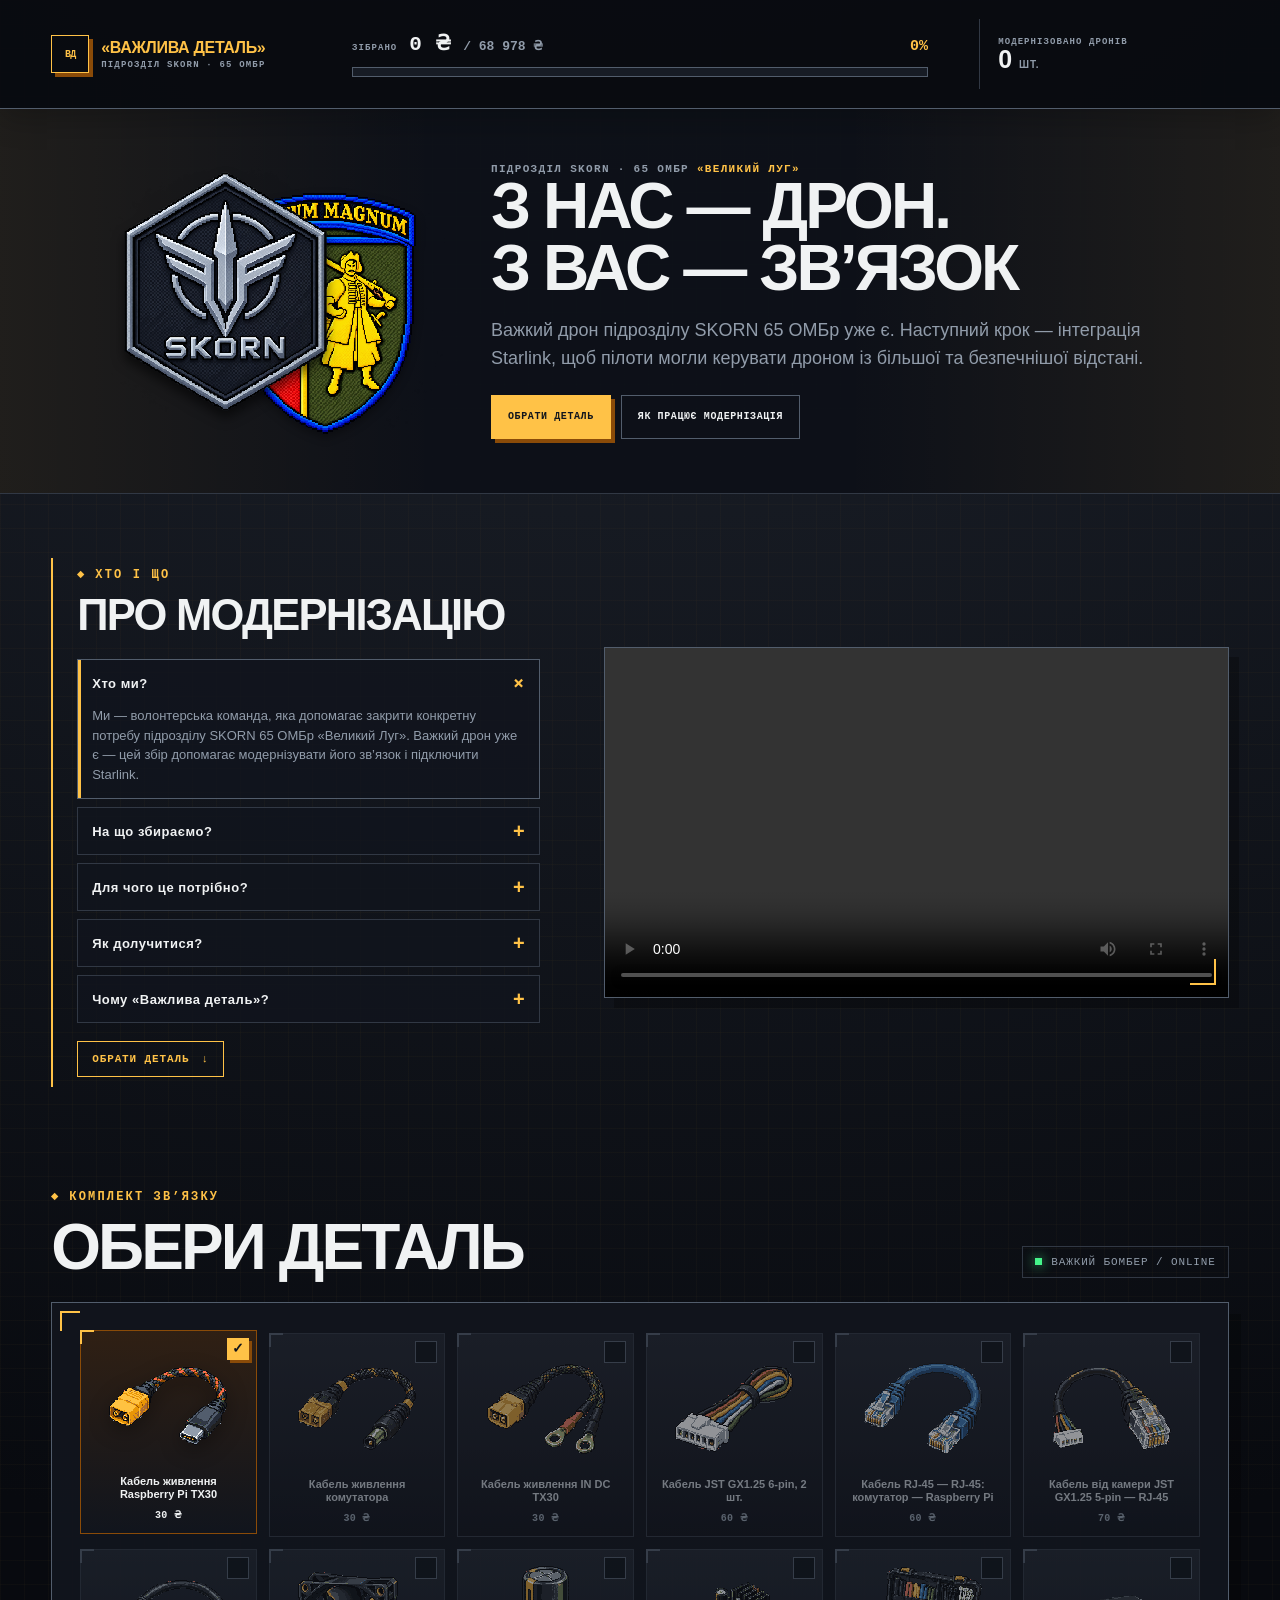
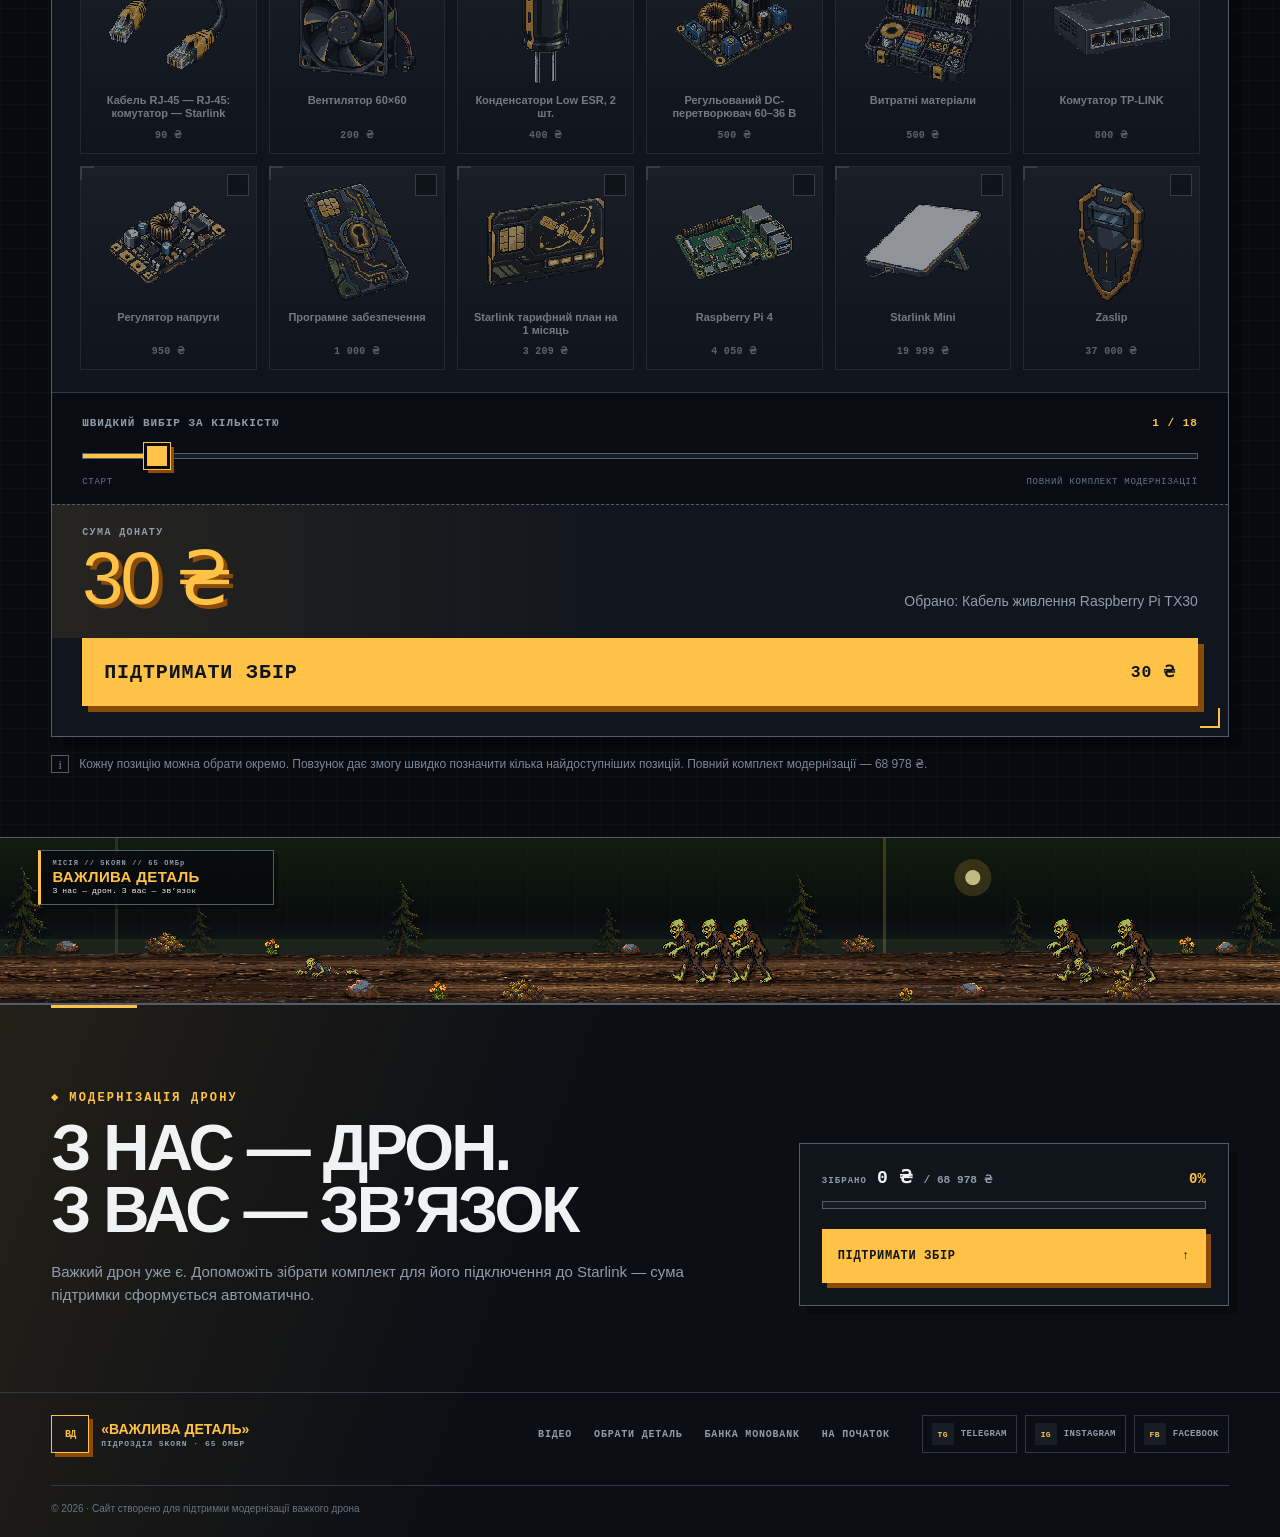
==== commit fdf87e4f: "Refine SKORN hero copy and labels" ====
--- a/index.html
+++ b/index.html
@@ -87,7 +87,7 @@
           <span class="brand-mark" aria-hidden="true">ВД</span>
           <span>
             <strong>«Важлива деталь»</strong>
-            <small>Модернізація дрону · 65 ОМБр</small>
+            <small>Підрозділ SKORN · 65 ОМБр</small>
           </span>
         </a>
 
@@ -141,7 +141,7 @@
           <p class="campaign-hero-kicker">Підрозділ SKORN · 65 ОМБр <strong>«Великий Луг»</strong></p>
           <h1 id="campaign-title">З нас — дрон.<br />З вас — зв’язок</h1>
           <p class="campaign-hero-intro">
-            Важкий дрон підрозділу SKORN 65 ОМБр уже є. Модернізуємо його зв’язок через Starlink, щоб пілоти могли керувати дроном через інтернет і працювати на безпечнішій відстані.
+            Важкий дрон підрозділу SKORN 65 ОМБр уже є. Наступний крок — інтеграція Starlink, щоб пілоти могли керувати дроном із більшої та безпечнішої відстані.
           </p>
           <div class="campaign-hero-actions">
             <a class="campaign-hero-primary" href="#selector">Обрати деталь</a>
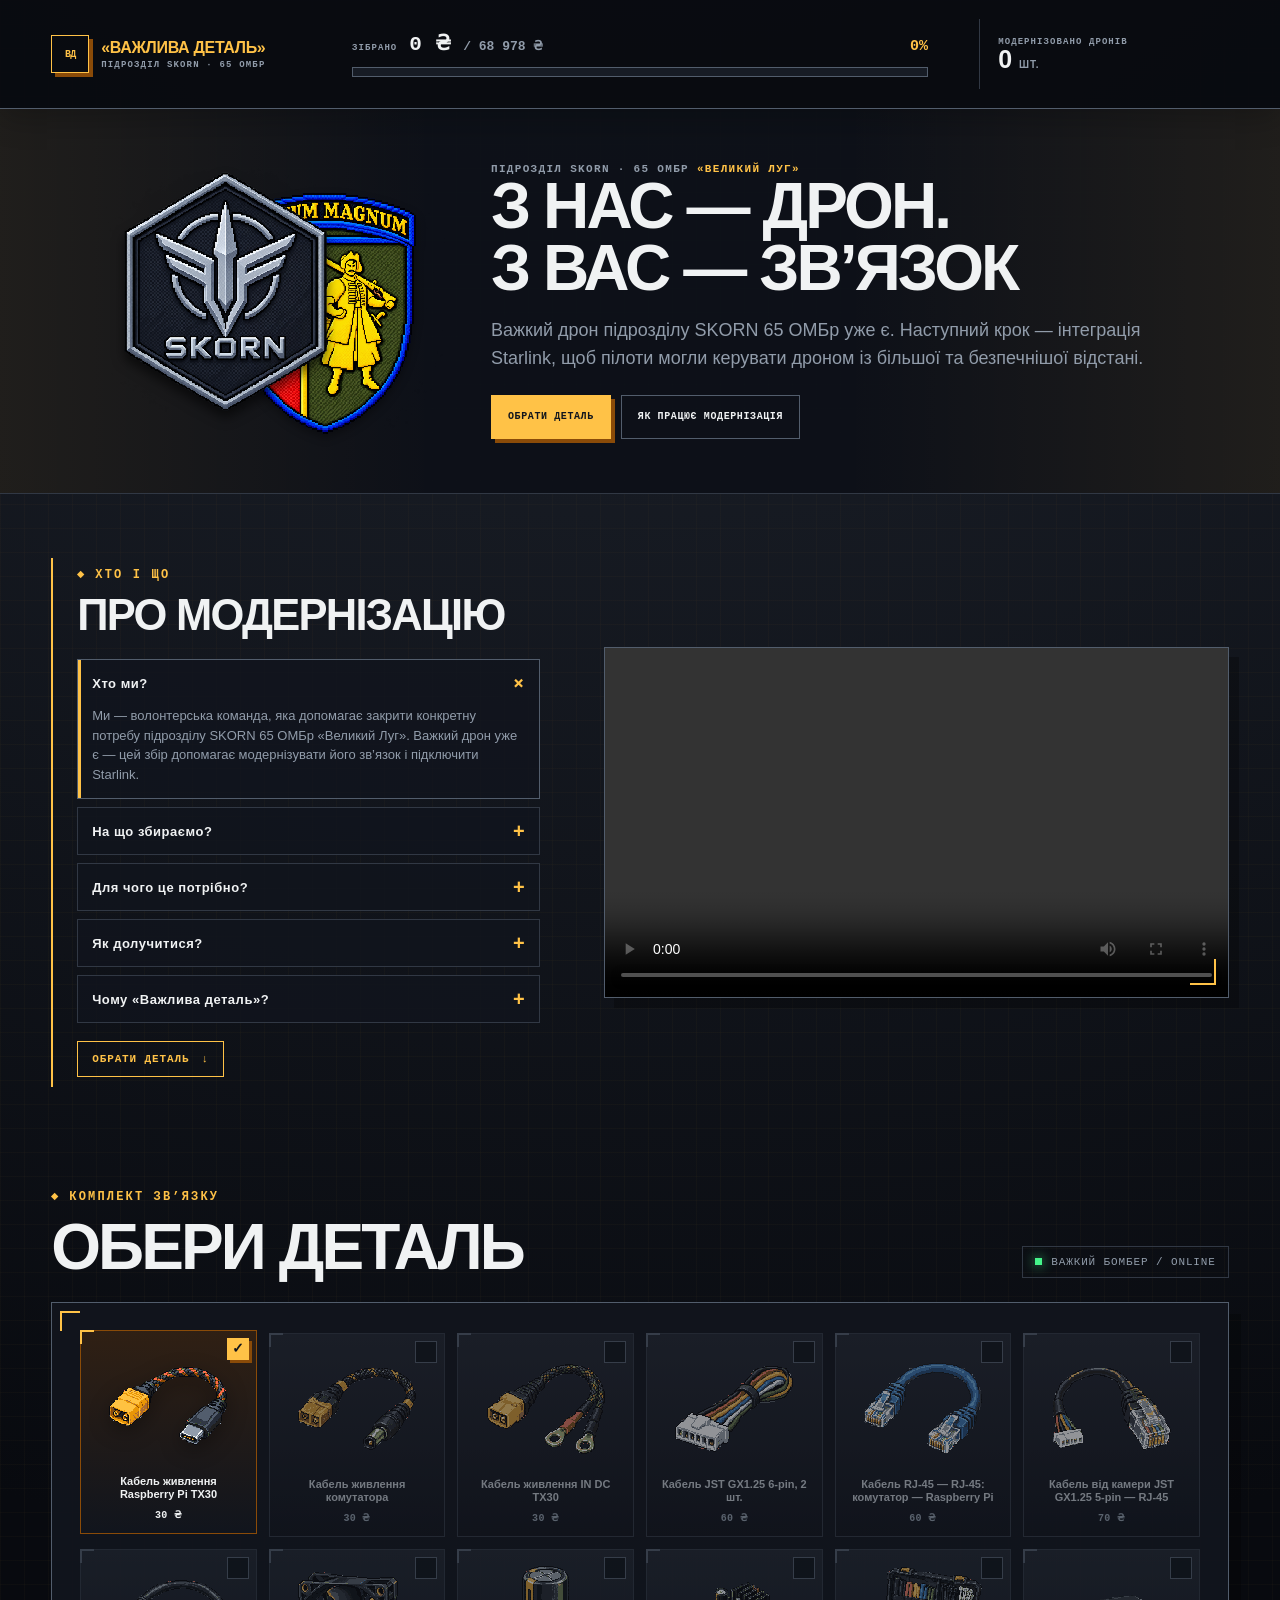
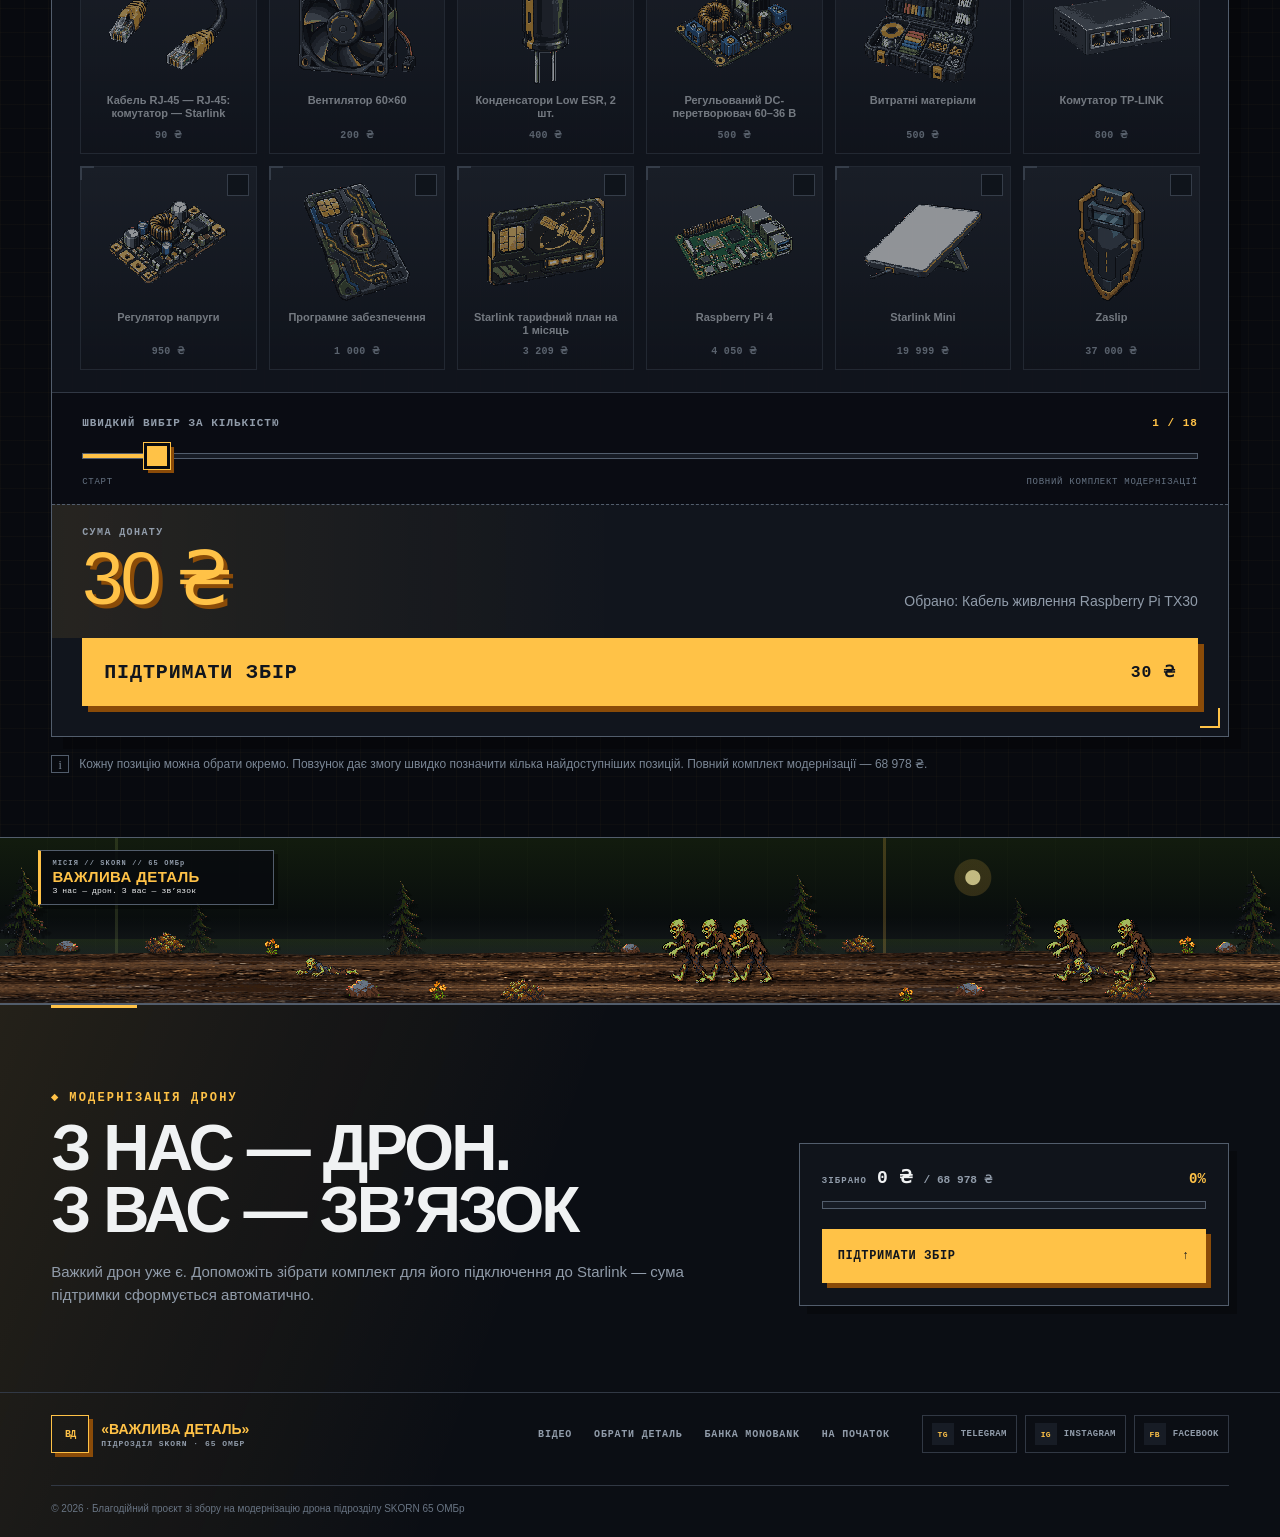
==== commit c0a21fbe: "Emphasize charitable project in footer" ====
--- a/index.html
+++ b/index.html
@@ -417,7 +417,7 @@
           ><span aria-hidden="true">FB</span>Facebook</a>
         </div>
 
-        <p class="footer-note">© 2026 · Сайт створено для підтримки модернізації важкого дрона</p>
+        <p class="footer-note">© 2026 · Благодійний проєкт зі збору на модернізацію дрона підрозділу SKORN 65 ОМБр</p>
       </div>
     </footer>
 
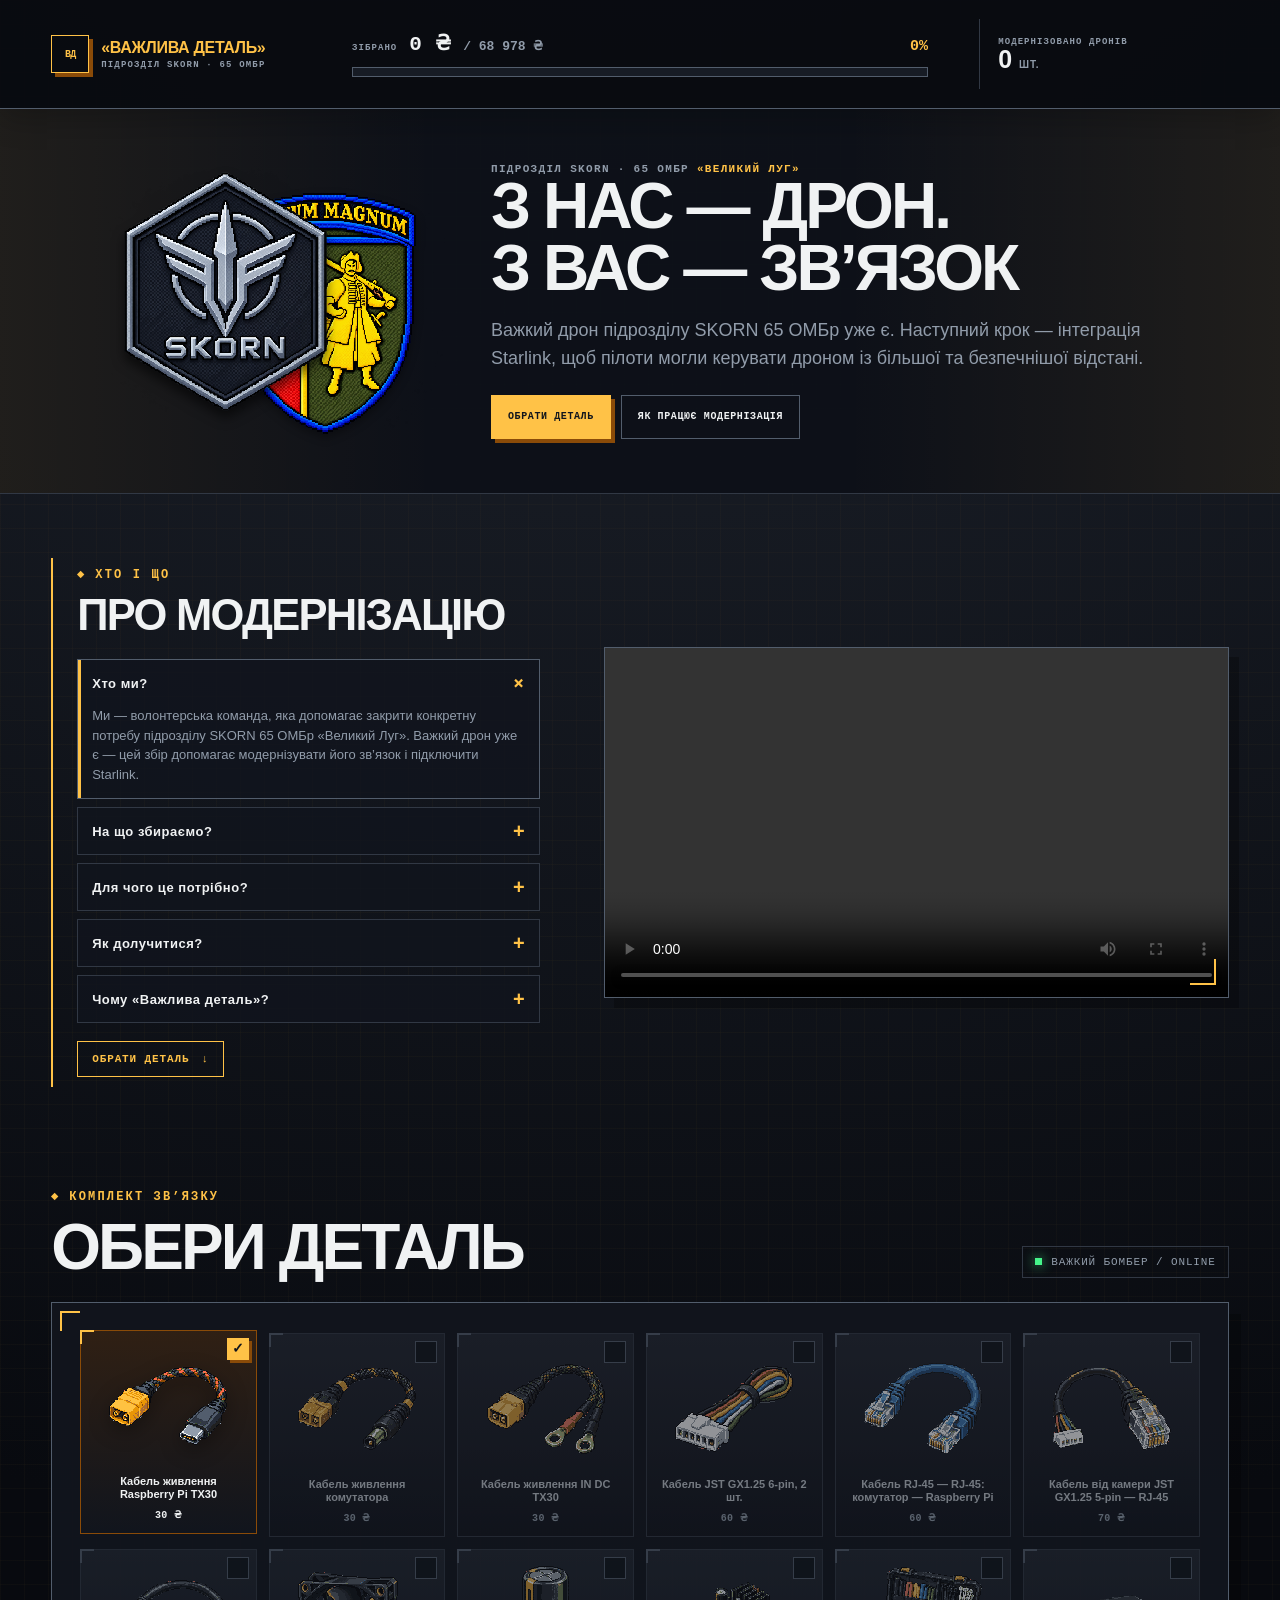
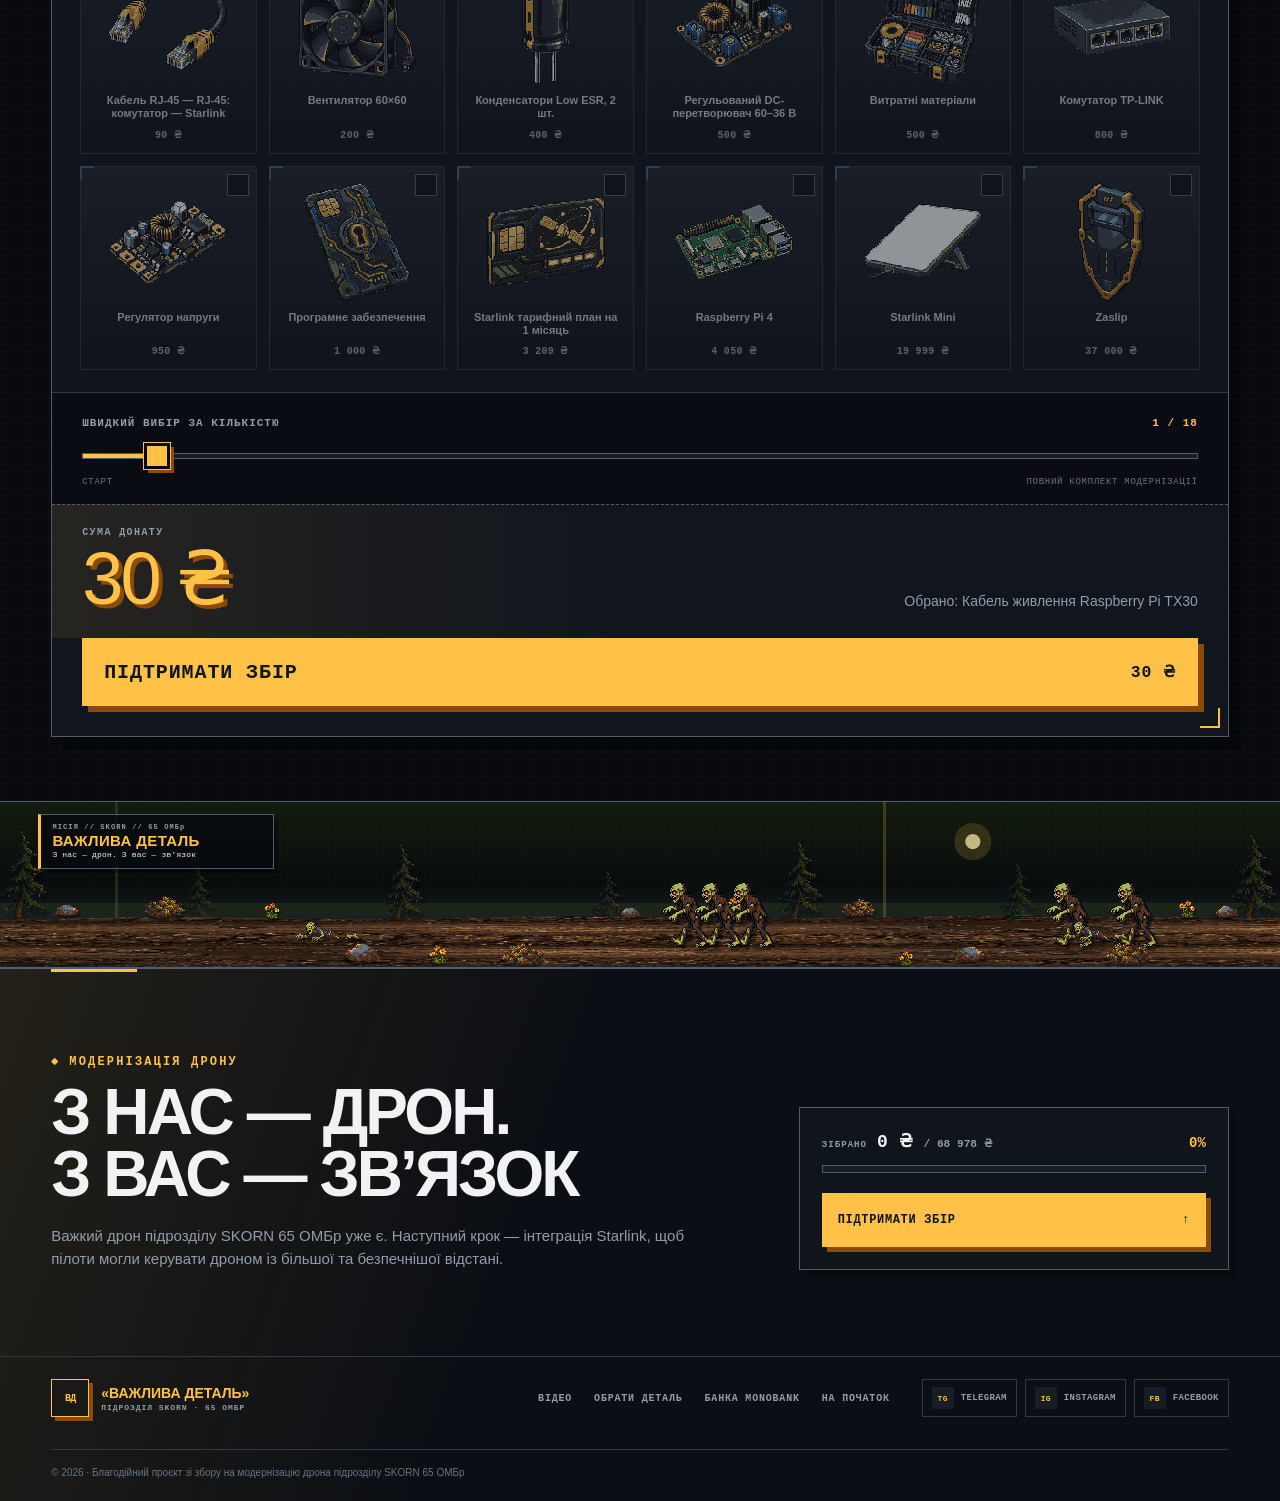
==== commit d5ee88ab: "Align SKORN campaign copy and simplify selector" ====
--- a/index.html
+++ b/index.html
@@ -264,13 +264,6 @@
           </div>
         </div>
 
-        <footer class="block-note">
-          <span aria-hidden="true">i</span>
-          <p>
-            Кожну позицію можна обрати окремо. Повзунок дає змогу швидко позначити
-            кілька найдоступніших позицій. Повний комплект модернізації — 68 978 ₴.
-          </p>
-        </footer>
       </section>
     </main>
 
@@ -362,7 +355,7 @@
         <div class="footer-message">
           <p class="eyebrow"><span aria-hidden="true">◆</span> Модернізація дрону</p>
           <h2>З нас — дрон.<br />З вас — зв’язок</h2>
-          <p>Важкий дрон уже є. Допоможіть зібрати комплект для його підключення до Starlink — сума підтримки сформується автоматично.</p>
+          <p>Важкий дрон підрозділу SKORN 65 ОМБр уже є. Наступний крок — інтеграція Starlink, щоб пілоти могли керувати дроном із більшої та безпечнішої відстані.</p>
         </div>
 
         <div class="footer-action-panel">
--- a/styles.css
+++ b/styles.css
@@ -1046,32 +1046,6 @@
   font-size: 0.82em;
 }
 
-.block-note {
-  display: flex;
-  gap: 10px;
-  align-items: flex-start;
-  margin-top: 18px;
-  color: #7b8796;
-  font-family: "Segoe UI", sans-serif;
-  font-size: 12px;
-  line-height: 1.5;
-}
-
-.block-note span {
-  display: grid;
-  flex: 0 0 auto;
-  width: 18px;
-  height: 18px;
-  border: 1px solid var(--line-bright);
-  font-family: Georgia, serif;
-  font-size: 12px;
-  place-items: center;
-}
-
-.block-note p {
-  margin: 0;
-}
-
 .pixel-battle {
   position: relative;
   width: 100%;
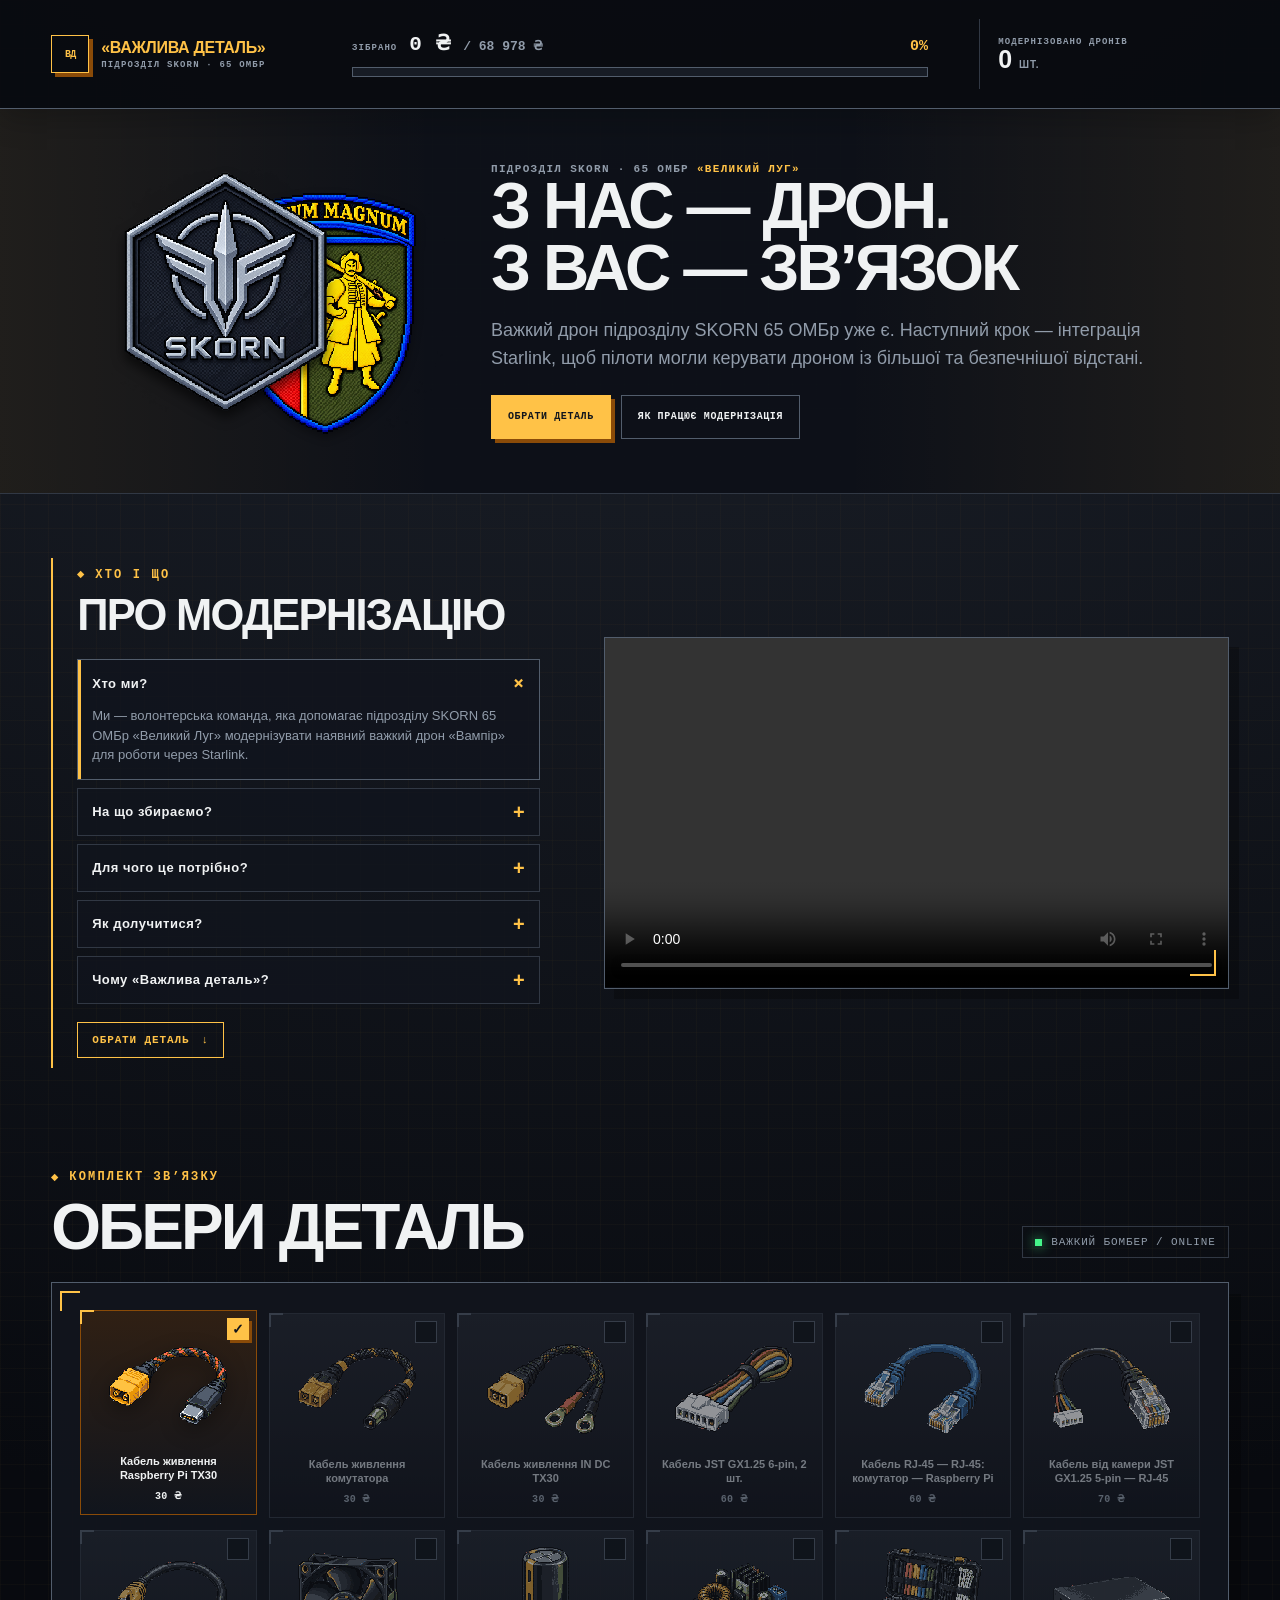
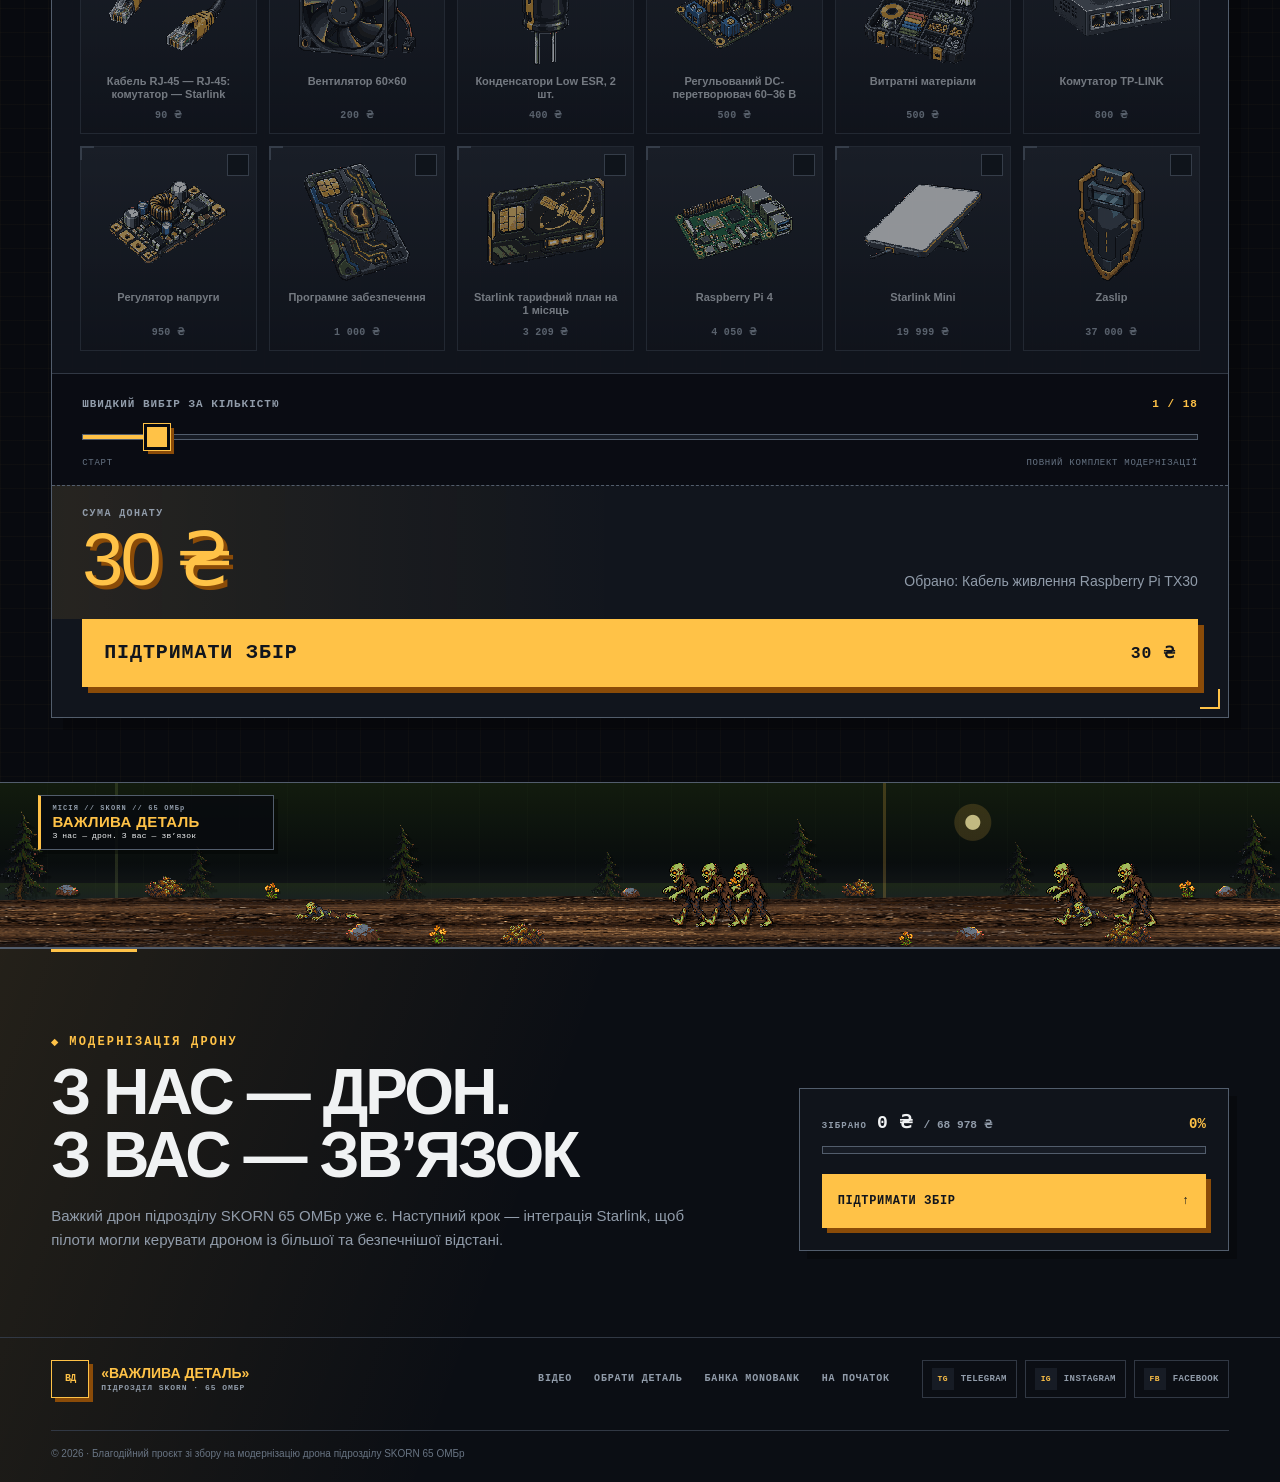
==== commit eb101ab8: "Explain Starlink modernization benefits" ====
--- a/index.html
+++ b/index.html
@@ -40,7 +40,7 @@
             "name": "Хто ми?",
             "acceptedAnswer": {
               "@type": "Answer",
-              "text": "Ми — волонтерська команда, яка допомагає закрити конкретну потребу підрозділу SKORN 65 ОМБр «Великий Луг». Важкий дрон уже є — цей збір допомагає модернізувати його зв’язок і підключити Starlink."
+              "text": "Ми — волонтерська команда, яка допомагає підрозділу SKORN 65 ОМБр «Великий Луг» модернізувати наявний важкий дрон «Вампір» для роботи через Starlink."
             }
           },
           {
@@ -48,7 +48,7 @@
             "name": "На що збираємо?",
             "acceptedAnswer": {
               "@type": "Answer",
-              "text": "На комплект модернізації: Raspberry Pi 4, програмне забезпечення, мережеве й силове обладнання, кабелі, Starlink Mini, тарифний план Starlink на один місяць і деталь «Zaslip». Загальна вартість — 68 978 ₴."
+              "text": "Важкий дрон «Вампір» уже є у підрозділу в стандартній комплектації. Збираємо 68 978 ₴ на обладнання для інтеграції Starlink: Raspberry Pi 4, програмне забезпечення, мережеве й силове обладнання, кабелі, Starlink Mini, тарифний план на один місяць і деталь «Zaslip»."
             }
           },
           {
@@ -56,7 +56,7 @@
             "name": "Для чого це потрібно?",
             "acceptedAnswer": {
               "@type": "Answer",
-              "text": "Щоб пілоти підрозділу SKORN могли керувати важким дроном через інтернет-зв’язок і працювати на безпечнішій відстані. Для цього потрібні Starlink, бортовий комп’ютер, мережеве обладнання, стабільне живлення та кабелі."
+              "text": "Модернізація дасть змогу пілотам керувати дроном через інтернет і працювати на значно більшій та безпечнішій відстані. Starlink також забезпечить стабільніший зв’язок, який менше залежить від радіогоризонту та особливостей рельєфу."
             }
           },
           {
@@ -64,7 +64,7 @@
             "name": "Як долучитися?",
             "acceptedAnswer": {
               "@type": "Answer",
-              "text": "Оберіть нижче одну чи кілька деталей модернізації — кожну позицію можна підтримати окремо. Сума сформується автоматично, а після вибору натисніть «Підтримати збір»."
+              "text": "Оберіть нижче одну чи кілька деталей модернізації — сума підтримки сформується автоматично. Після вибору натисніть «Підтримати збір» і перейдіть до офіційної банки monobank."
             }
           },
           {
@@ -72,7 +72,7 @@
             "name": "Чому «Важлива деталь»?",
             "acceptedAnswer": {
               "@type": "Answer",
-              "text": "Бо модернізація складається з конкретних речей: бортового комп’ютера, живлення, мережевого обладнання, кабелів і Starlink. Окремо це деталі, а разом — комплект для підключення дрона до Starlink."
+              "text": "Бо для інтеграції Starlink потрібен повний комплект обладнання, а кожен внесок допомагає придбати одну чи кілька його деталей. Окремо це конкретні позиції, а разом — безпечніша робота пілотів і стабільніший зв’язок."
             }
           }
         ]
@@ -159,23 +159,23 @@
           <div class="qa-list">
             <details class="qa-item" open>
               <summary><span>Хто ми?</span><span class="qa-toggle" aria-hidden="true">+</span></summary>
-              <p>Ми — волонтерська команда, яка допомагає закрити конкретну потребу підрозділу SKORN 65 ОМБр «Великий Луг». Важкий дрон уже є — цей збір допомагає модернізувати його зв’язок і підключити Starlink.</p>
+              <p>Ми — волонтерська команда, яка допомагає підрозділу SKORN 65 ОМБр «Великий Луг» модернізувати наявний важкий дрон «Вампір» для роботи через Starlink.</p>
             </details>
             <details class="qa-item">
               <summary><span>На що збираємо?</span><span class="qa-toggle" aria-hidden="true">+</span></summary>
-              <p>На комплект модернізації: Raspberry Pi 4, програмне забезпечення, мережеве й силове обладнання, кабелі, Starlink Mini, тарифний план Starlink на один місяць і деталь «Zaslip». Загальна вартість — 68 978 ₴.</p>
+              <p>Важкий дрон «Вампір» уже є у підрозділу в стандартній комплектації. Збираємо 68 978 ₴ на обладнання для інтеграції Starlink: Raspberry Pi 4, програмне забезпечення, мережеве й силове обладнання, кабелі, Starlink Mini, тарифний план на один місяць і деталь «Zaslip».</p>
             </details>
             <details class="qa-item">
               <summary><span>Для чого це потрібно?</span><span class="qa-toggle" aria-hidden="true">+</span></summary>
-              <p>Щоб пілоти підрозділу SKORN могли керувати важким дроном через інтернет-зв’язок і працювати на безпечнішій відстані. Для цього потрібні Starlink, бортовий комп’ютер, мережеве обладнання, стабільне живлення та кабелі.</p>
+              <p>Модернізація дасть змогу пілотам керувати дроном через інтернет і працювати на значно більшій та безпечнішій відстані. Starlink також забезпечить стабільніший зв’язок, який менше залежить від радіогоризонту та особливостей рельєфу.</p>
             </details>
             <details class="qa-item">
               <summary><span>Як долучитися?</span><span class="qa-toggle" aria-hidden="true">+</span></summary>
-              <p>Оберіть нижче одну чи кілька деталей модернізації — кожну позицію можна підтримати окремо. Сума сформується автоматично, а після вибору натисніть «Підтримати збір».</p>
+              <p>Оберіть нижче одну чи кілька деталей модернізації — сума підтримки сформується автоматично. Після вибору натисніть «Підтримати збір» і перейдіть до офіційної банки monobank.</p>
             </details>
             <details class="qa-item">
               <summary><span>Чому «Важлива деталь»?</span><span class="qa-toggle" aria-hidden="true">+</span></summary>
-              <p>Бо модернізація складається з конкретних речей: бортового комп’ютера, живлення, мережевого обладнання, кабелів і Starlink. Окремо це деталі, а разом — комплект для підключення дрона до Starlink.</p>
+              <p>Бо для інтеграції Starlink потрібен повний комплект обладнання, а кожен внесок допомагає придбати одну чи кілька його деталей. Окремо це конкретні позиції, а разом — безпечніша робота пілотів і стабільніший зв’язок.</p>
             </details>
           </div>
           <a class="video-cta" href="#selector">Обрати деталь <span aria-hidden="true">↓</span></a>
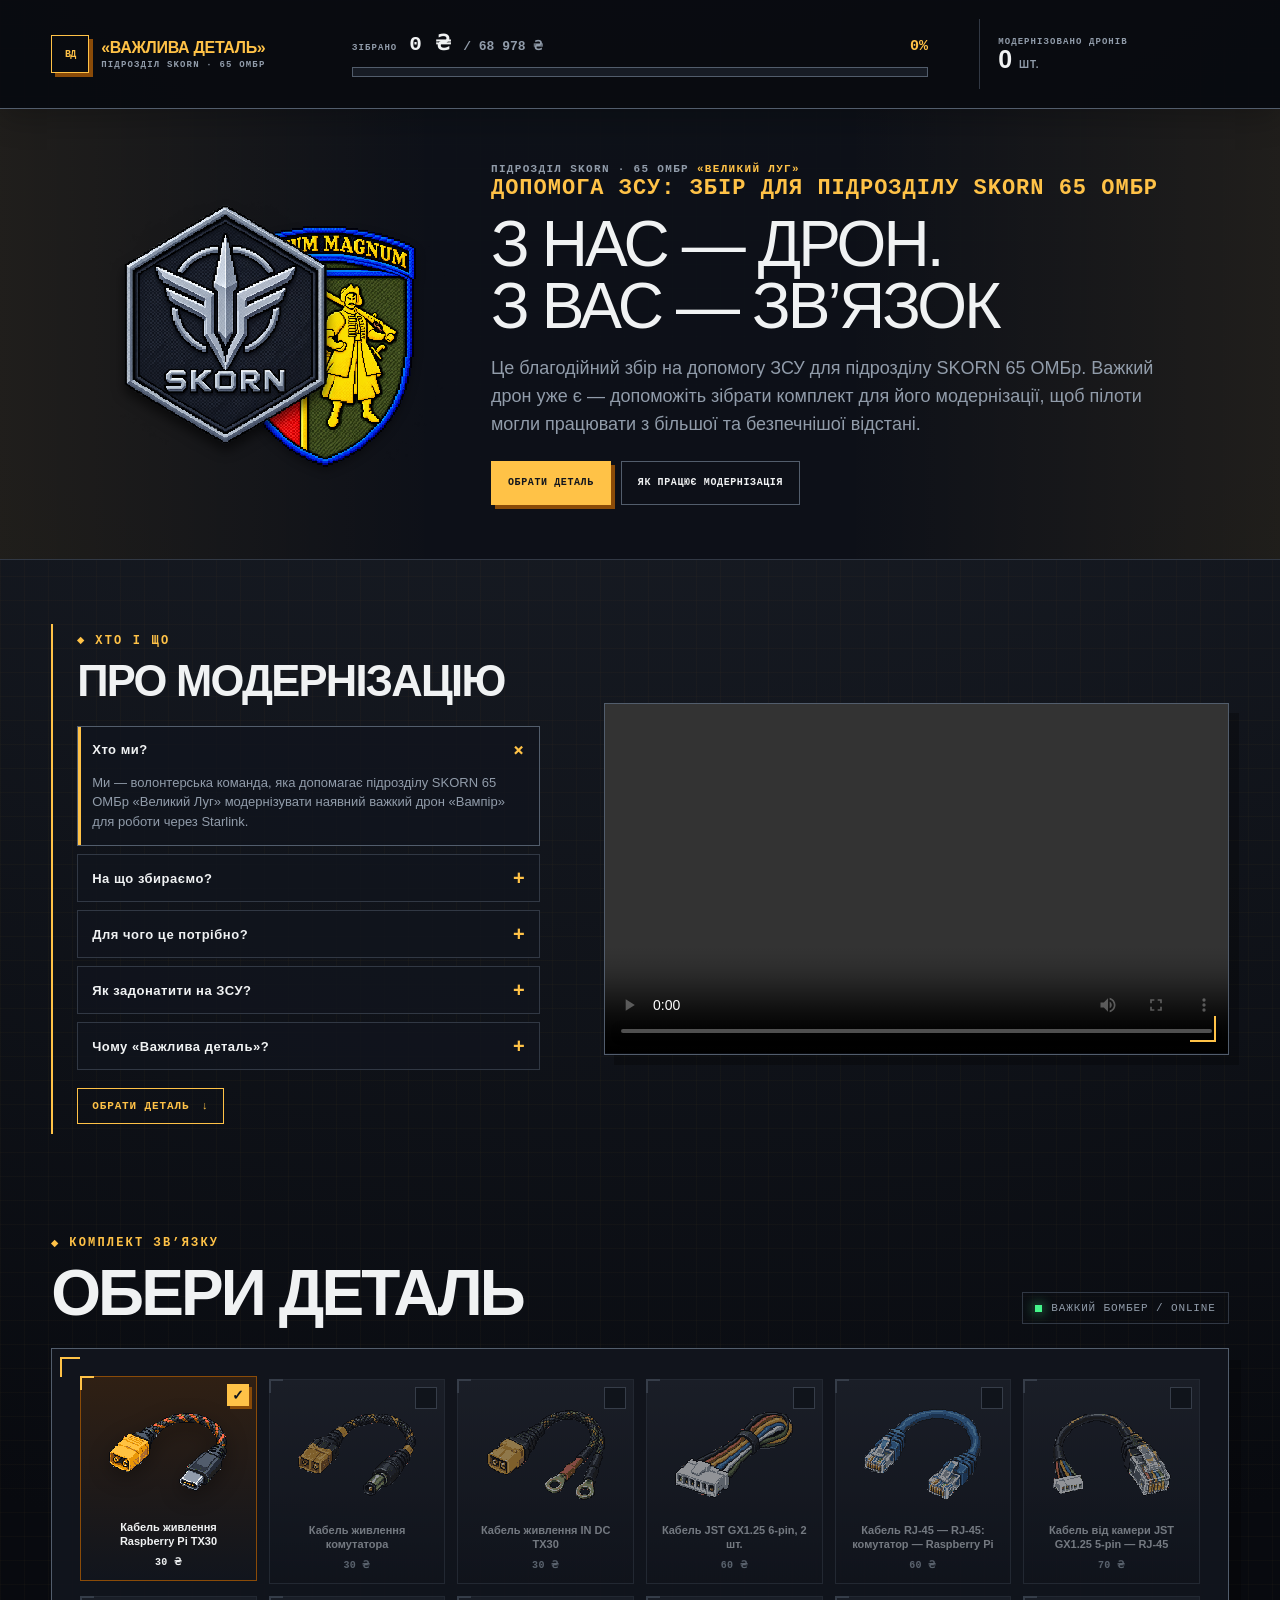
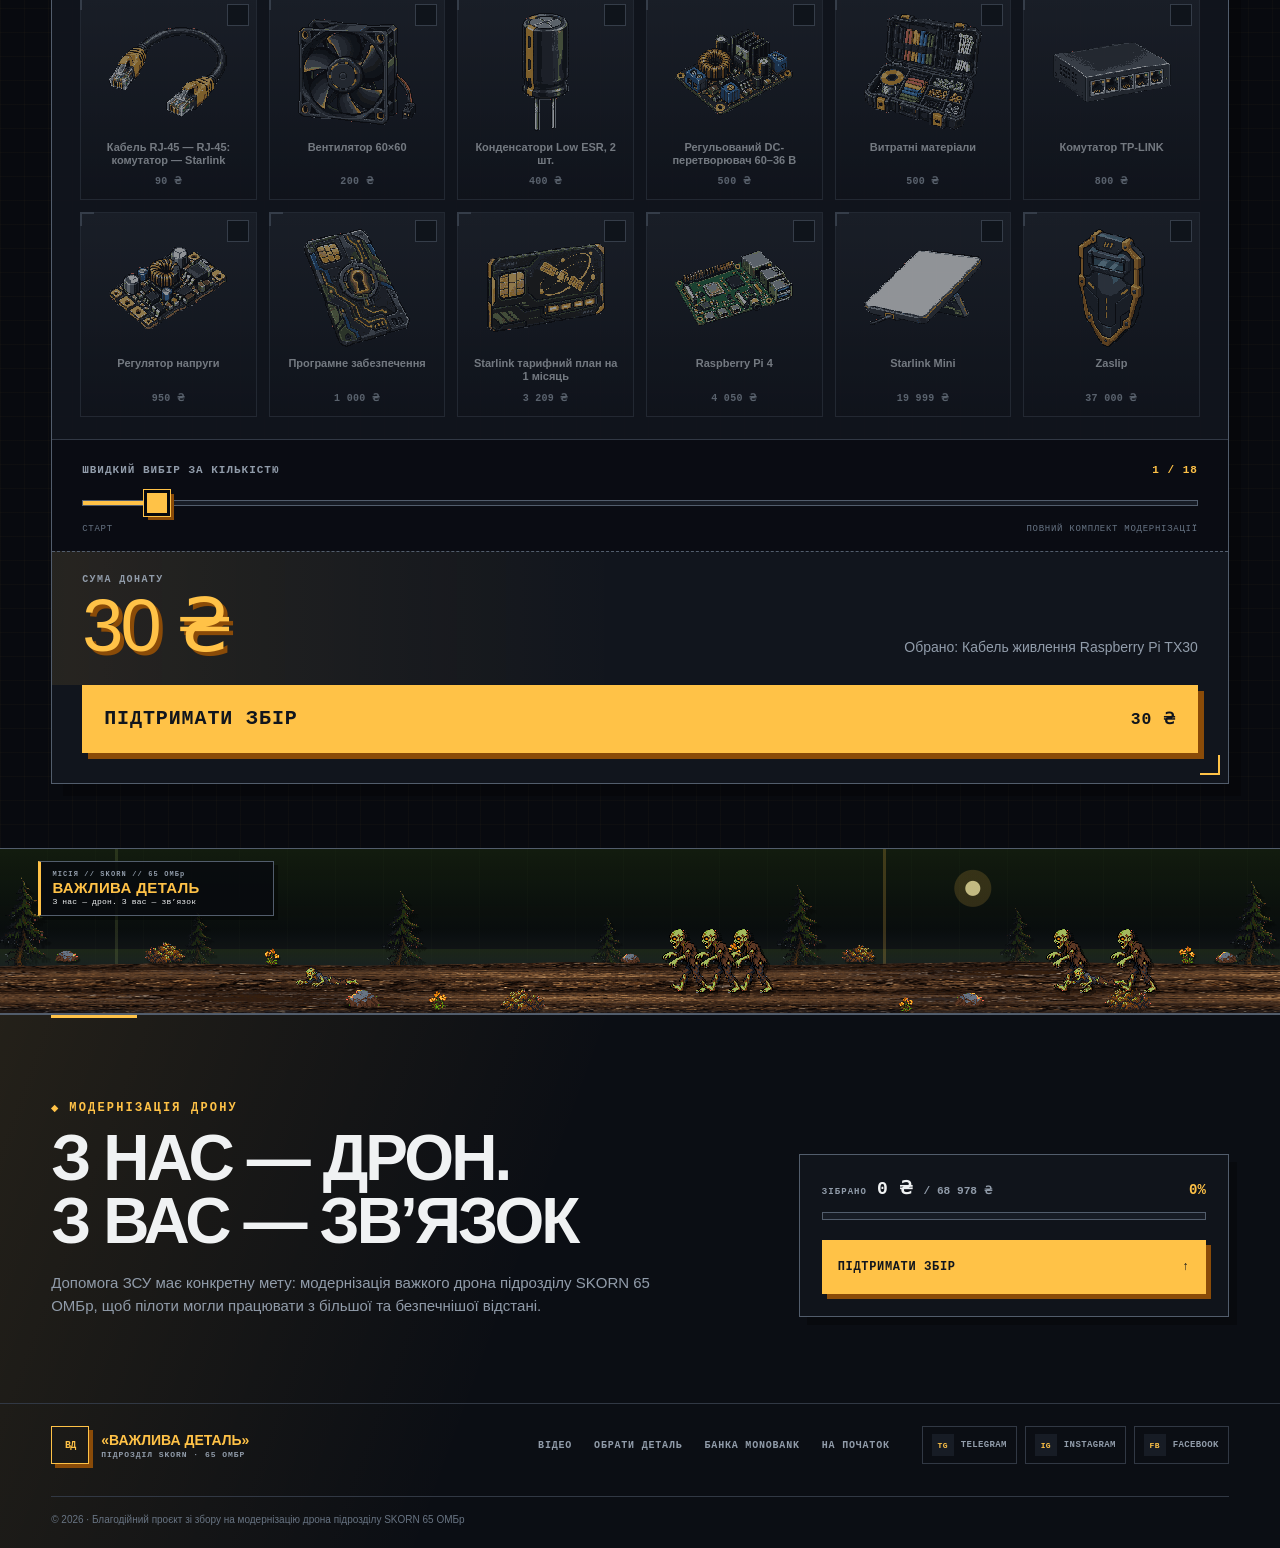
==== commit 481cb796: "Implement SEO foundation and search targeting" ====
--- a/index.html
+++ b/index.html
@@ -13,26 +13,46 @@
     <meta charset="UTF-8" />
     <meta name="viewport" content="width=device-width, initial-scale=1" />
     <link rel="icon" href="assets/brigade_logo-site-style.png" type="image/png" />
+    <link rel="canonical" href="https://donate.65ombr.online/" />
     <meta
       name="description"
-      content="Важкий дрон підрозділу SKORN 65 ОМБр уже є. Збираємо 68 978 ₴ на комплект модернізації: Starlink Mini, бортовий комп’ютер, живлення, мережеве обладнання, кабелі та деталь «Zaslip»."
+      content="Допомога ЗСУ для підрозділу SKORN 65 ОМБр: збір на модернізацію важкого дрона. Оберіть необхідну деталь, щоб задонатити на ЗСУ через monobank."
     />
     <meta name="robots" content="index,follow,max-image-preview:large,max-snippet:-1,max-video-preview:-1" />
     <meta name="theme-color" content="#080a0f" />
     <meta property="og:type" content="website" />
     <meta property="og:locale" content="uk_UA" />
-    <meta property="og:title" content="Модернізація важкого дрона Starlink для 65 ОМБр | «Важлива деталь»" />
-    <meta property="og:description" content="Підрозділ SKORN 65 ОМБр уже має важкий дрон. Допоможіть модернізувати його зв’язок та підключити Starlink." />
-    <meta name="twitter:card" content="summary" />
-    <meta name="twitter:title" content="Модернізація важкого дрона Starlink для 65 ОМБр" />
-    <meta name="twitter:description" content="Важкий дрон підрозділу SKORN 65 ОМБр уже є. Допоможіть зібрати комплект зв’язку для підключення Starlink." />
-    <title>Модернізація важкого дрона Starlink для 65 ОМБр | «Важлива деталь»</title>
+    <meta property="og:site_name" content="Важлива деталь" />
+    <meta property="og:title" content="Допомога ЗСУ — збір для 65 ОМБр | Важлива деталь" />
+    <meta property="og:description" content="Збір підрозділу SKORN 65 ОМБр на модернізацію важкого дрона. Оберіть необхідну деталь і підтримайте збір через monobank." />
+    <meta property="og:url" content="https://donate.65ombr.online/" />
+    <meta property="og:image" content="https://donate.65ombr.online/assets/campaign-social-card.jpg" />
+    <meta property="og:image:type" content="image/jpeg" />
+    <meta property="og:image:width" content="1200" />
+    <meta property="og:image:height" content="630" />
+    <meta property="og:image:alt" content="Допомога ЗСУ — збір підрозділу SKORN 65 ОМБр на модернізацію важкого дрона" />
+    <meta name="twitter:card" content="summary_large_image" />
+    <meta name="twitter:title" content="Допомога ЗСУ — збір для 65 ОМБр | Важлива деталь" />
+    <meta name="twitter:description" content="Збір підрозділу SKORN 65 ОМБр на модернізацію важкого дрона. Оберіть необхідну деталь і підтримайте збір через monobank." />
+    <meta name="twitter:image" content="https://donate.65ombr.online/assets/campaign-social-card.jpg" />
+    <meta name="twitter:image:alt" content="Допомога ЗСУ — збір підрозділу SKORN 65 ОМБр на модернізацію важкого дрона" />
+    <title>Допомога ЗСУ — збір для 65 ОМБр | Важлива деталь</title>
+    <script type="application/ld+json">
+      {
+        "@context": "https://schema.org",
+        "@type": "WebSite",
+        "name": "Важлива деталь",
+        "alternateName": "Допомога ЗСУ для 65 ОМБр",
+        "url": "https://donate.65ombr.online/",
+        "inLanguage": "uk"
+      }
+    </script>
     <script type="application/ld+json">
       {
         "@context": "https://schema.org",
         "@type": "FAQPage",
-        "name": "Модернізація важкого дрона для 65 ОМБр",
-        "description": "Важкий дрон підрозділу SKORN 65 ОМБр уже є. Збір створено для модернізації його зв’язку та інтеграції Starlink.",
+        "name": "Допомога ЗСУ — збір для підрозділу SKORN 65 ОМБр",
+        "description": "Благодійний збір на модернізацію важкого дрона підрозділу SKORN 65 ОМБр.",
         "inLanguage": "uk",
         "mainEntity": [
           {
@@ -48,7 +68,7 @@
             "name": "На що збираємо?",
             "acceptedAnswer": {
               "@type": "Answer",
-              "text": "Важкий дрон «Вампір» уже є у підрозділу в стандартній комплектації. Збираємо 68 978 ₴ на обладнання для інтеграції Starlink: Raspberry Pi 4, програмне забезпечення, мережеве й силове обладнання, кабелі, Starlink Mini, тарифний план на один місяць і деталь «Zaslip»."
+              "text": "Важкий дрон «Вампір» уже є у підрозділу в стандартній комплектації. Збираємо на комплект обладнання для інтеграції Starlink: Raspberry Pi 4, програмне забезпечення, мережеве й силове обладнання, кабелі, Starlink Mini та тарифний план на один місяць."
             }
           },
           {
@@ -61,10 +81,10 @@
           },
           {
             "@type": "Question",
-            "name": "Як долучитися?",
+            "name": "Як задонатити на ЗСУ?",
             "acceptedAnswer": {
               "@type": "Answer",
-              "text": "Оберіть нижче одну чи кілька деталей модернізації — сума підтримки сформується автоматично. Після вибору натисніть «Підтримати збір» і перейдіть до офіційної банки monobank."
+              "text": "Щоб задонатити на ЗСУ, оберіть нижче одну чи кілька деталей модернізації — сума підтримки сформується автоматично. Після вибору натисніть «Підтримати збір» і перейдіть до офіційної банки monobank."
             }
           },
           {
@@ -72,13 +92,13 @@
             "name": "Чому «Важлива деталь»?",
             "acceptedAnswer": {
               "@type": "Answer",
-              "text": "Бо для інтеграції Starlink потрібен повний комплект обладнання, а кожен внесок допомагає придбати одну чи кілька його деталей. Окремо це конкретні позиції, а разом — безпечніша робота пілотів і стабільніший зв’язок."
+              "text": "Ми віримо, що кожна деталь важлива. Особливо коли йдеться про виконання завдань і досягнення цілей, які стоять перед нами як підрозділом, бригадою та суспільством. Кожна деталь відіграє свою роль, а твій донат допомагає об’єднати їх в одне ціле."
             }
           }
         ]
       }
     </script>
-    <link rel="stylesheet" href="styles.css?v=20261102-1" />
+    <link rel="stylesheet" href="styles.css?v=20261118-1" />
   </head>
   <body>
     <header class="campaign-header">
@@ -139,9 +159,10 @@
         </div>
         <div class="campaign-hero-copy">
           <p class="campaign-hero-kicker">Підрозділ SKORN · 65 ОМБр <strong>«Великий Луг»</strong></p>
-          <h1 id="campaign-title">З нас — дрон.<br />З вас — зв’язок</h1>
+          <h1 id="campaign-title">Допомога ЗСУ: збір для підрозділу SKORN 65 ОМБр</h1>
+          <p class="campaign-hero-slogan">З нас — дрон.<br />З вас — зв’язок</p>
           <p class="campaign-hero-intro">
-            Важкий дрон підрозділу SKORN 65 ОМБр уже є. Наступний крок — інтеграція Starlink, щоб пілоти могли керувати дроном із більшої та безпечнішої відстані.
+            Це благодійний збір на допомогу ЗСУ для підрозділу SKORN 65 ОМБр. Важкий дрон уже є — допоможіть зібрати комплект для його модернізації, щоб пілоти могли працювати з більшої та безпечнішої відстані.
           </p>
           <div class="campaign-hero-actions">
             <a class="campaign-hero-primary" href="#selector">Обрати деталь</a>
@@ -163,19 +184,19 @@
             </details>
             <details class="qa-item">
               <summary><span>На що збираємо?</span><span class="qa-toggle" aria-hidden="true">+</span></summary>
-              <p>Важкий дрон «Вампір» уже є у підрозділу в стандартній комплектації. Збираємо 68 978 ₴ на обладнання для інтеграції Starlink: Raspberry Pi 4, програмне забезпечення, мережеве й силове обладнання, кабелі, Starlink Mini, тарифний план на один місяць і деталь «Zaslip».</p>
+              <p>Важкий дрон «Вампір» уже є у підрозділу в стандартній комплектації. Збираємо на комплект обладнання для інтеграції Starlink: Raspberry Pi 4, програмне забезпечення, мережеве й силове обладнання, кабелі, Starlink Mini та тарифний план на один місяць.</p>
             </details>
             <details class="qa-item">
               <summary><span>Для чого це потрібно?</span><span class="qa-toggle" aria-hidden="true">+</span></summary>
               <p>Модернізація дасть змогу пілотам керувати дроном через інтернет і працювати на значно більшій та безпечнішій відстані. Starlink також забезпечить стабільніший зв’язок, який менше залежить від радіогоризонту та особливостей рельєфу.</p>
             </details>
             <details class="qa-item">
-              <summary><span>Як долучитися?</span><span class="qa-toggle" aria-hidden="true">+</span></summary>
-              <p>Оберіть нижче одну чи кілька деталей модернізації — сума підтримки сформується автоматично. Після вибору натисніть «Підтримати збір» і перейдіть до офіційної банки monobank.</p>
+              <summary><span>Як задонатити на ЗСУ?</span><span class="qa-toggle" aria-hidden="true">+</span></summary>
+              <p>Щоб задонатити на ЗСУ, оберіть нижче одну чи кілька деталей модернізації — сума підтримки сформується автоматично. Після вибору натисніть «Підтримати збір» і перейдіть до офіційної банки monobank.</p>
             </details>
             <details class="qa-item">
               <summary><span>Чому «Важлива деталь»?</span><span class="qa-toggle" aria-hidden="true">+</span></summary>
-              <p>Бо для інтеграції Starlink потрібен повний комплект обладнання, а кожен внесок допомагає придбати одну чи кілька його деталей. Окремо це конкретні позиції, а разом — безпечніша робота пілотів і стабільніший зв’язок.</p>
+              <p>Ми віримо, що кожна деталь важлива. Особливо коли йдеться про виконання завдань і досягнення цілей, які стоять перед нами як підрозділом, бригадою та суспільством. Кожна деталь відіграє свою роль, а твій донат допомагає об’єднати їх в одне ціле.</p>
             </details>
           </div>
           <a class="video-cta" href="#selector">Обрати деталь <span aria-hidden="true">↓</span></a>
@@ -217,6 +238,7 @@
             class="parts-viewport"
             id="partsViewport"
             tabindex="0"
+            role="region"
             aria-label="Таблиця деталей модернізації, відсортованих від найдешевших до найдорожчих, по шість у рядку"
           >
             <ol class="parts-track" id="partsTrack"></ol>
@@ -267,18 +289,19 @@
       </section>
     </main>
 
-    <section
-      class="pixel-battle"
-      role="img"
-      aria-label="Піксельна місія Важлива деталь: важкий дрон атакує зомбі гарбузами, після вибухів на їхньому місці з’являються надгробки"
-    >
+    <section class="pixel-battle" aria-labelledby="pixel-battle-title">
+      <h2 class="visually-hidden" id="pixel-battle-title">Піксельна місія «Важлива деталь»</h2>
       <div class="battle-mission" aria-hidden="true">
         <span>МІСІЯ // SKORN // 65 ОМБр</span>
         <strong>ВАЖЛИВА ДЕТАЛЬ</strong>
         <small>З нас — дрон. З вас — зв’язок</small>
       </div>
 
-      <div class="pixel-battle-scene" aria-hidden="true">
+      <div
+        class="pixel-battle-scene"
+        role="img"
+        aria-label="Важкий дрон атакує зомбі гарбузами, після вибухів на їхньому місці з’являються надгробки"
+      >
         <div class="battle-forest">
           <img class="forest-tree forest-tree-one" src="assets/sprites/halloween-pine-tree.png" alt="" width="64" height="96" />
           <img class="forest-tree forest-tree-two" src="assets/sprites/halloween-pine-tree.png" alt="" width="64" height="96" />
@@ -355,7 +378,7 @@
         <div class="footer-message">
           <p class="eyebrow"><span aria-hidden="true">◆</span> Модернізація дрону</p>
           <h2>З нас — дрон.<br />З вас — зв’язок</h2>
-          <p>Важкий дрон підрозділу SKORN 65 ОМБр уже є. Наступний крок — інтеграція Starlink, щоб пілоти могли керувати дроном із більшої та безпечнішої відстані.</p>
+          <p>Допомога ЗСУ має конкретну мету: модернізація важкого дрона підрозділу SKORN 65 ОМБр, щоб пілоти могли працювати з більшої та безпечнішої відстані.</p>
         </div>
 
         <div class="footer-action-panel">
@@ -389,7 +412,7 @@
           <a href="https://send.monobank.ua/jar/4BtyfStgP8" target="_blank" rel="noopener noreferrer">Банка monobank</a>
           <a href="#content">На початок</a>
         </nav>
-        <div class="footer-social" aria-label="Соціальні мережі 65 ОМБр">
+        <nav class="footer-social" aria-label="Соціальні мережі 65 ОМБр">
           <a
             href="https://t.me/ombr65"
             target="_blank"
@@ -408,7 +431,7 @@
             rel="noopener noreferrer"
             aria-label="Рекрутинговий центр 65 ОМБр у Facebook"
           ><span aria-hidden="true">FB</span>Facebook</a>
-        </div>
+        </nav>
 
         <p class="footer-note">© 2026 · Благодійний проєкт зі збору на модернізацію дрона підрозділу SKORN 65 ОМБр</p>
       </div>
--- a/styles.css
+++ b/styles.css
@@ -531,7 +531,31 @@
   justify-content: space-between;
 }
 
-.campaign-hero h1,
+.visually-hidden {
+  position: absolute !important;
+  width: 1px !important;
+  height: 1px !important;
+  padding: 0 !important;
+  margin: -1px !important;
+  overflow: hidden !important;
+  clip: rect(0, 0, 0, 0) !important;
+  white-space: nowrap !important;
+  border: 0 !important;
+}
+
+.campaign-hero h1 {
+  max-width: 760px;
+  margin: 0;
+  overflow-wrap: anywhere;
+  color: var(--accent);
+  font-family: "Cascadia Mono", "Segoe UI Mono", Consolas, monospace;
+  font-size: clamp(15px, 1.8vw, 22px);
+  line-height: 1.28;
+  letter-spacing: 0.045em;
+  text-transform: uppercase;
+}
+
+.campaign-hero-slogan,
 .section-heading h2 {
   margin: 0;
   font-family: "Arial Black", Impact, sans-serif;
@@ -539,6 +563,11 @@
   line-height: 0.97;
   letter-spacing: -0.045em;
   text-transform: uppercase;
+}
+
+.campaign-hero-slogan {
+  margin-top: 10px;
+  color: var(--text);
 }
 
 .intro {
@@ -2054,9 +2083,22 @@
     white-space: normal;
   }
 
-  .campaign-hero h1 {
+  .campaign-hero-copy {
+    width: calc(100vw - 32px);
+    max-width: 100%;
+  }
+
+  .campaign-hero-slogan {
     overflow-wrap: break-word;
     font-size: clamp(25px, 8vw, 34px);
+  }
+
+  .campaign-hero h1 {
+    width: 100%;
+    max-width: 100%;
+    font-size: 13px;
+    line-height: 1.35;
+    white-space: normal;
   }
 
   .campaign-hero-intro {
@@ -2323,9 +2365,10 @@
     height: 158px;
   }
 
-  .campaign-hero h1 {
-    font-size: clamp(28px, 9.2vw, 38px);
-    line-height: 0.94;
+  .campaign-hero-slogan {
+    font-size: clamp(24px, 7.6vw, 31px);
+    line-height: 0.98;
+    letter-spacing: -0.055em;
     overflow-wrap: anywhere;
   }
 
@@ -2559,8 +2602,8 @@
     padding-inline: 12px;
   }
 
-  .campaign-hero h1 {
-    font-size: clamp(27px, 9.4vw, 34px);
+  .campaign-hero-slogan {
+    font-size: clamp(25px, 8.4vw, 30px);
   }
 
   .campaign-hero-actions {
